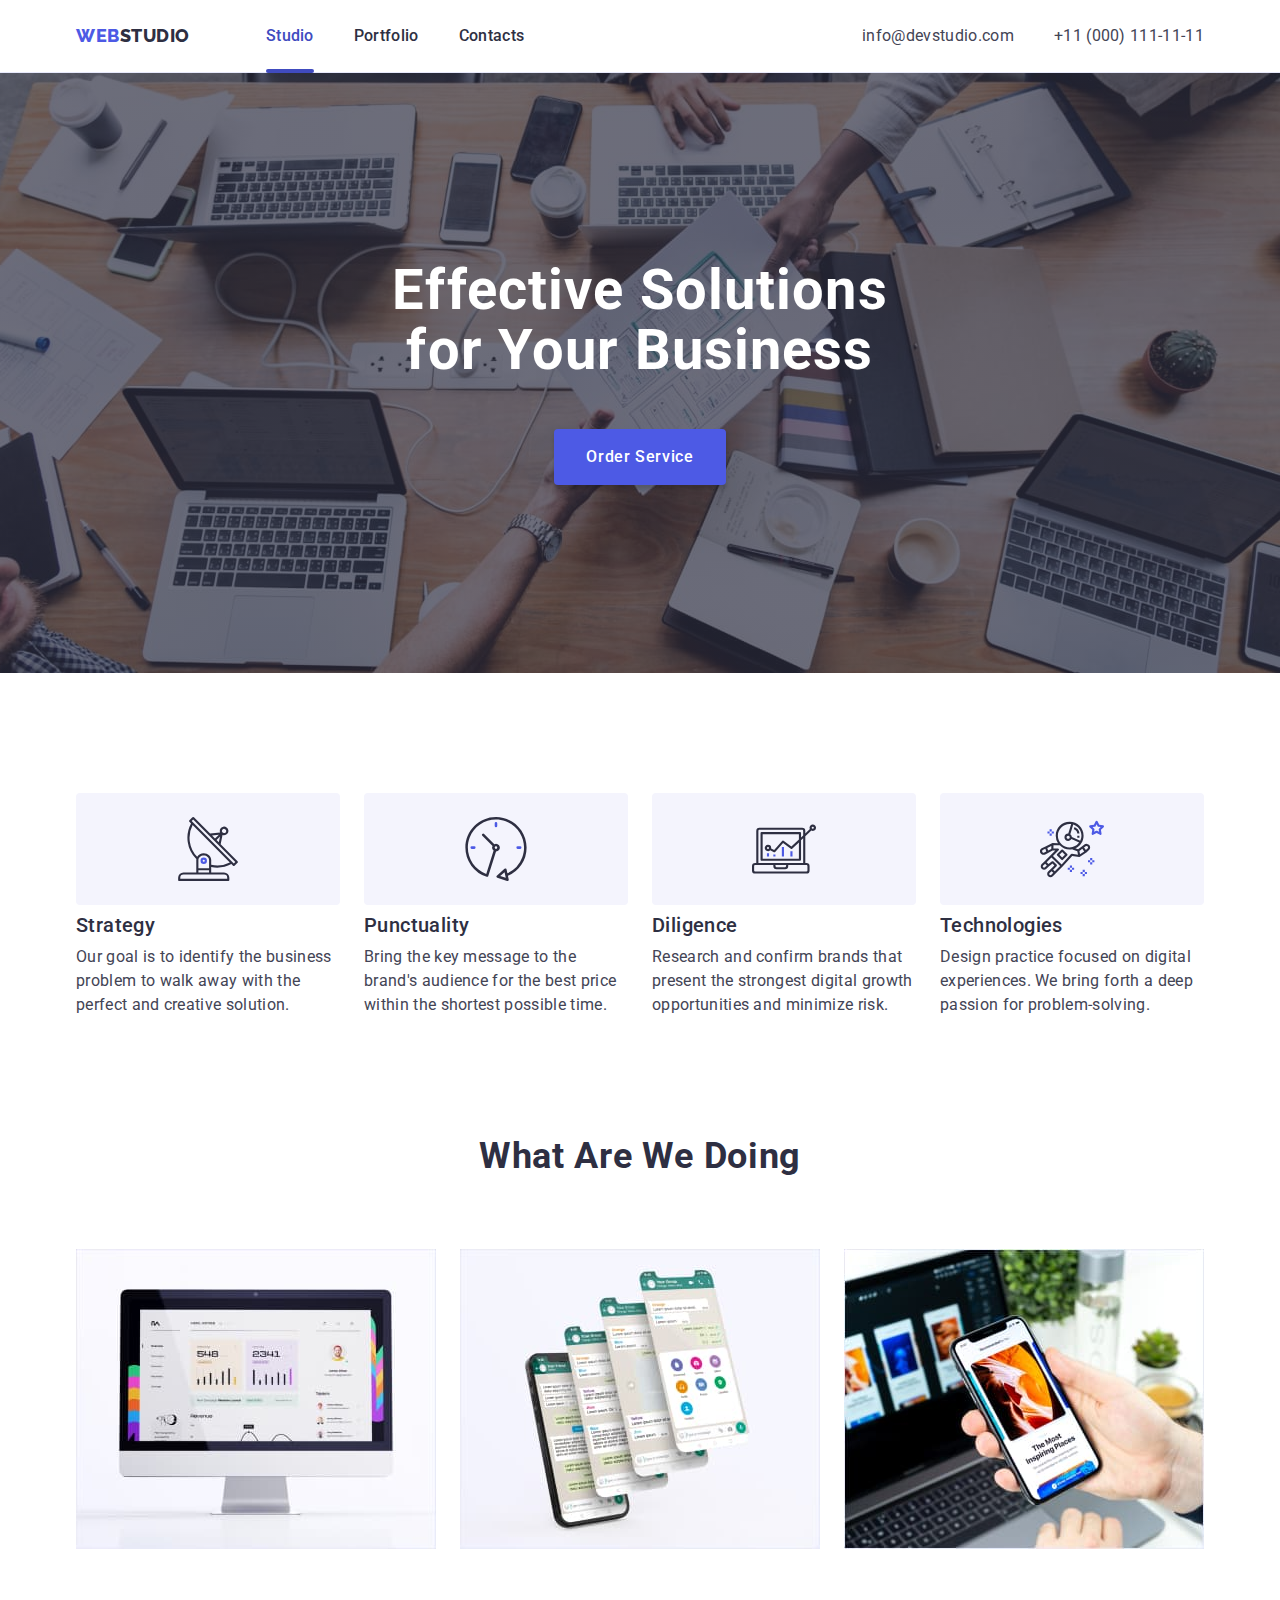
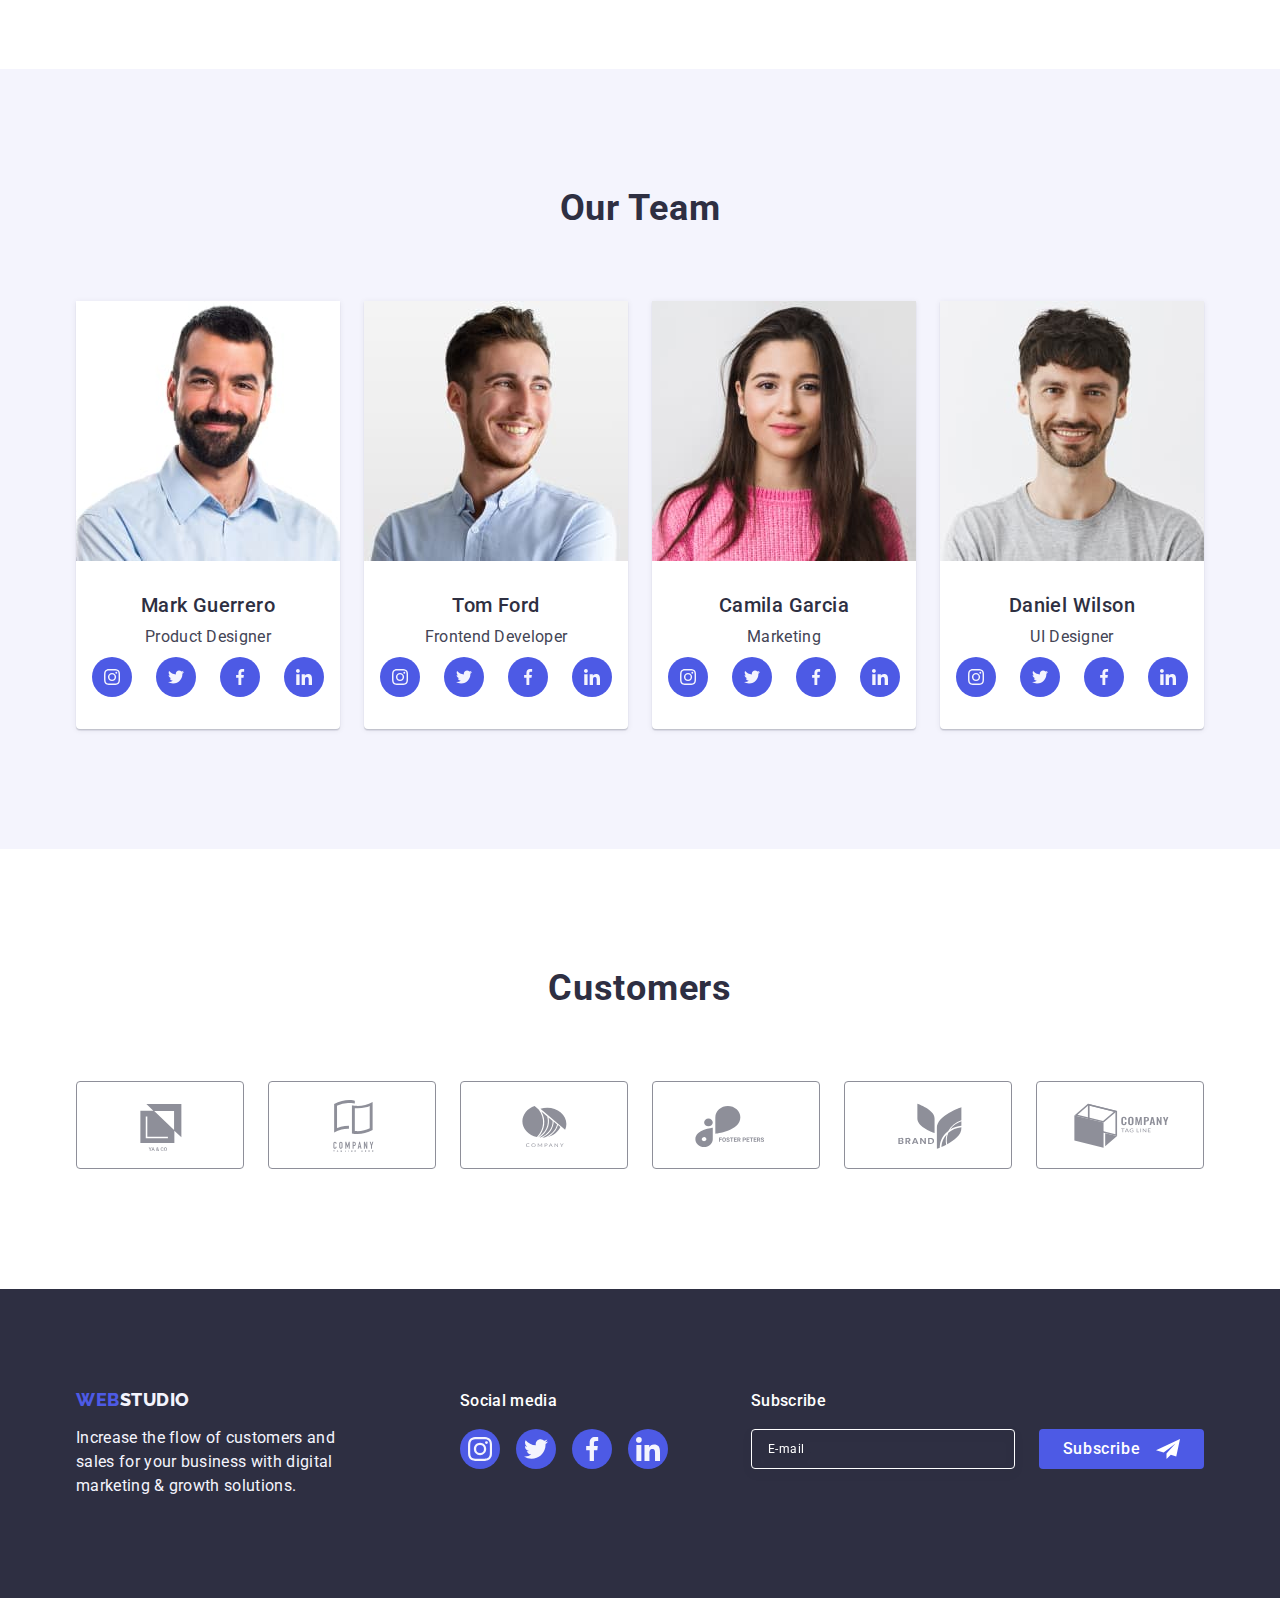
==== index.html @ b21e760e "Initial commit" ====
<!DOCTYPE html>
<html lang="en">
  <head>
    <meta charset="UTF-8" />
    <meta http-equiv="X-UA-Compatible" content="IE=edge" />
    <meta name="viewport" content="width=device-width, initial-scale=1.0" />
    <title>WebStudio</title>

    <link rel="preconnect" href="https://fonts.googleapis.com" />
    <link rel="preconnect" href="https://fonts.gstatic.com" crossorigin />
    <link
      href="https://fonts.googleapis.com/css2?family=Raleway:wght@800&family=Roboto:wght@400;500;700;900&display=swap"
      rel="stylesheet"
    />

    <link
      rel="stylesheet"
      href="https://cdnjs.cloudflare.com/ajax/libs/modern-normalize/1.1.0/modern-normalize.min.css"
    />

    <link rel="stylesheet" href="./css/styles.css" />
  </head>
  <body>
    <header class="header-border">
      <div class="container header-container">
        <nav class="site-nav">
          <a href="./index.html" class="logo link"
            >Web<span class="logo-span header">Studio</span>
          </a>

          <ul class="nav-menu list">
            <li class="nav-menu-item">
              <a href="./index.html" class="nav-link current-menu-link link">Studio</a>
            </li>
            <li class="nav-menu-item">
              <a href="./portfolio.html" class="nav-link link">Portfolio</a>
            </li>
            <li class="nav-menu-item">
              <a href="" class="nav-link link">Contacts</a>
            </li>
          </ul>
        </nav>

        <address class="contacts">
          <ul class="contacts-list list">
            <li class="item">
              <a href="mailto:info@devstudio.com" class="link"
                >info@devstudio.com</a
              >
            </li>

            <li class="item">
              <a href="tel:+110001111111" class="link"
                >+11 (000) 111-11-11</a
              >
            </li>
          </ul>
        </address>
      </div>
    </header>

    <main>
      <!-- Hero section -->
      <section class="hero">
        <div class="container hero-container">
          <h1 class="hero-title">Effective Solutions for Your Business</h1>
          <button class="hero-btn" type="button" data-modal-open>Order Service</button>
        </div>
      </section>

      <!-- Company benefits section -->
      <section class="section benefits">
        <div class="container benefits-container">
          <h2 class="visually-hidden">Company benefits</h2>

          <ul class="benefits-list list">
            <li class="item">
              <div class="benefits-icon-wrapper">
                <svg class="benefits-icon" width="64" height="64">
                  <use href="./images/icons.svg#icon-antena"></use>
                </svg>
              </div>
              <h3 class="title">Strategy</h3>
              <p class="text">
                Our goal is to identify the business problem to walk away with
                the perfect and creative solution.
              </p>
            </li>

            <li class="item">
              <div class="benefits-icon-wrapper">
                <svg class="benefits-icon" width="64" height="64">
                  <use href="./images/icons.svg#icon-clock"></use>
                </svg>
              </div>
              <h3 class="title">Punctuality</h3>
              <p class="text">
                Bring the key message to the brand's audience for the best price
                within the shortest possible time.
              </p>
            </li>

            <li class="item">
              <div class="benefits-icon-wrapper">
                <svg class="benefits-icon" width="64" height="64">
                  <use href="./images/icons.svg#icon-diagrama"></use>
                </svg>
              </div>
              <h3 class="title">Diligence</h3>
              <p class="text">
                Research and confirm brands that present the strongest digital
                growth opportunities and minimize risk.
              </p>
            </li>

            <li class="item">
              <div class="benefits-icon-wrapper">
                <svg class="benefits-icon" width="64" height="64">
                  <use href="./images/icons.svg#icon-astronaut"></use>
                </svg>
              </div>
              <h3 class="title">Technologies</h3>
              <p class="text">
                Design practice focused on digital experiences. We bring forth a
                deep passion for problem-solving.
              </p>
            </li>
          </ul>
        </div>
      </section>

      <!-- What are we doing section -->
      <section class="section services">
        <div class="container services-container">
          <h2 class="section-title">What are we doing</h2>
          <ul class="services-list list">
            <li class="item">
              <img
                src="./images/img-one.jpg"
                alt="iMac photo"
                width="360"
                height="300"
              />
            </li>

            <li class="item">
              <img
                src="./images/img-two.jpg"
                alt="4 iPhone displays"
                width="360"
                height="300"
              />
            </li>

            <li class="item">
              <img
                src="./images/img-three.jpg"
                alt="iPhone and laptop"
                width="360"
                height="300"
              />
            </li>
          </ul>
        </div>
      </section>

      <!-- Our team section -->
      <section class="section team">
        <div class="container team-list-container">
          <h2 class="section-title">Our Team</h2>

          <ul class="team-list list">
            <li class="item">
              <img
                src="./images/mark-guerrero.jpg"
                alt="Marc Guerrero photo"
                width="264"
                height="260"
              />
              <div class="team-list-wrapper">
                <h3 class="title">Mark Guerrero</h3>
                <p class="text">Product Designer</p>

                <ul class="social-list list">
                  <li class="social-list-item">
                    <a class="social-list-link" href="">
                      <svg class="social-list-icon" width="16" height="16">
                        <use href="./images/icons.svg#icon-instagram"></use>
                      </svg>
                    </a>
                  </li>
                  <li class="social-list-item">
                    <a class="social-list-link" href="">
                      <svg class="social-list-icon" width="16" height="16">
                        <use href="./images/icons.svg#icon-twitter"></use>
                      </svg>
                    </a>
                  </li>
                  <li class="social-list-item">
                    <a class="social-list-link" href="">
                      <svg class="social-list-icon" width="16" height="16">
                        <use href="./images/icons.svg#icon-facebook"></use>
                      </svg>
                    </a>
                  </li>
                  <li class="social-list-item">
                    <a class="social-list-link" href="">
                      <svg class="social-list-icon" width="16" height="16">
                        <use href="./images/icons.svg#icon-linkedin"></use>
                      </svg>
                    </a>
                  </li>
                </ul>
              </div>
            </li>

            <li class="item">
              <img
                src="./images/tom-ford.jpg"
                alt="Tom Ford photo"
                width="264"
                height="260"
              />
              <div class="team-list-wrapper">
                <h3 class="title">Tom Ford</h3>
                <p class="text">Frontend Developer</p>

                <ul class="social-list list">
                  <li class="social-list-item">
                    <a class="social-list-link" href="">
                      <svg class="social-list-icon" width="16" height="16">
                        <use href="./images/icons.svg#icon-instagram"></use>
                      </svg>
                    </a>
                  </li>
                  <li class="social-list-item">
                    <a class="social-list-link" href="">
                      <svg class="social-list-icon" width="16" height="16">
                        <use href="./images/icons.svg#icon-twitter"></use>
                      </svg>
                    </a>
                  </li>
                  <li class="social-list-item">
                    <a class="social-list-link" href="">
                      <svg class="social-list-icon" width="16" height="16">
                        <use href="./images/icons.svg#icon-facebook"></use>
                      </svg>
                    </a>
                  </li>
                  <li class="social-list-item">
                    <a class="social-list-link" href="">
                      <svg class="social-list-icon" width="16" height="16">
                        <use href="./images/icons.svg#icon-linkedin"></use>
                      </svg>
                    </a>
                  </li>
                </ul>
              </div>
            </li>

            <li class="item">
              <img
                src="./images/camila-garcia.jpg"
                alt="Camila Garcia photo"
                width="264"
                height="260"
              />
              <div class="team-list-wrapper">
                <h3 class="title">Camila Garcia</h3>
                <p class="text">Marketing</p>

                <ul class="social-list list">
                  <li class="social-list-item">
                    <a class="social-list-link" href="">
                      <svg class="social-list-icon" width="16" height="16">
                        <use href="./images/icons.svg#icon-instagram"></use>
                      </svg>
                    </a>
                  </li>
                  <li class="social-list-item">
                    <a class="social-list-link" href="">
                      <svg class="social-list-icon" width="16" height="16">
                        <use href="./images/icons.svg#icon-twitter"></use>
                      </svg>
                    </a>
                  </li>
                  <li class="social-list-item">
                    <a class="social-list-link" href="">
                      <svg class="social-list-icon" width="16" height="16">
                        <use href="./images/icons.svg#icon-facebook"></use>
                      </svg>
                    </a>
                  </li>
                  <li class="social-list-item">
                    <a class="social-list-link" href="">
                      <svg class="social-list-icon" width="16" height="16">
                        <use href="./images/icons.svg#icon-linkedin"></use>
                      </svg>
                    </a>
                  </li>
                </ul>
              </div>
            </li>

            <li class="item">
              <img
                src="./images/daniel-wilson.jpg"
                alt="Daniel Wilson photo"
                width="264"
                height="260"
              />
              <div class="team-list-wrapper">
                <h3 class="title">Daniel Wilson</h3>
                <p class="text">UI Designer</p>

                <ul class="social-list list">
                  <li class="social-list-item">
                    <a class="social-list-link" href="">
                      <svg class="social-list-icon" width="16" height="16">
                        <use href="./images/icons.svg#icon-instagram"></use>
                      </svg>
                    </a>
                  </li>
                  <li class="social-list-item">
                    <a class="social-list-link" href="">
                      <svg class="social-list-icon" width="16" height="16">
                        <use href="./images/icons.svg#icon-twitter"></use>
                      </svg>
                    </a>
                  </li>
                  <li class="social-list-item">
                    <a class="social-list-link" href="">
                      <svg class="social-list-icon" width="16" height="16">
                        <use href="./images/icons.svg#icon-facebook"></use>
                      </svg>
                    </a>
                  </li>
                  <li class="social-list-item">
                    <a class="social-list-link" href="">
                      <svg class="social-list-icon" width="16" height="16">
                        <use href="./images/icons.svg#icon-linkedin"></use>
                      </svg>
                    </a>
                  </li>
                </ul>
              </div>
            </li>
          </ul>
        </div>
      </section>

      <!-- Customers -->
      <section class="section customers">
        <div class="container">
          <h2 class="section-title">Customers</h2>

          <ul class="customers-list list">
            <li class="customers-list-item">
              <a class="customers-list-link" href="">
                <svg class="customers-icon" width="104" height="56">
                  <use href="./images/icons.svg#icon-logo-1"></use>
                </svg>
              </a>
            </li>

            <li class="customers-list-item">
              <a class="customers-list-link" href="">
                <svg class="customers-icon" width="104" height="56">
                  <use href="./images/icons.svg#icon-logo-2"></use>
                </svg>
              </a>
            </li>

            <li class="customers-list-item">
              <a class="customers-list-link" href="">
                <svg class="customers-icon" width="104" height="56">
                  <use href="./images/icons.svg#icon-logo-3"></use>
                </svg>
              </a>
            </li>

            <li class="customers-list-item">
              <a class="customers-list-link" href="">
                <svg class="customers-icon" width="104" height="56">
                  <use href="./images/icons.svg#icon-logo-4"></use>
                </svg>
              </a>
            </li>

            <li class="customers-list-item">
              <a class="customers-list-link" href="">
                <svg class="customers-icon" width="104" height="56">
                  <use href="./images/icons.svg#icon-logo-5"></use>
                </svg>
              </a>
            </li>

            <li class="customers-list-item">
              <a class="customers-list-link" href="">
                <svg class="customers-icon" width="104" height="56">
                  <use href="./images/icons.svg#icon-logo-6"></use>
                </svg>
              </a>
            </li>
          </ul>
        </div>
      </section>
    </main>

    <footer class="footer">
      <div class="container footer-container">
        <div class="footer-container-logo">
          <a href="./index.html" class="logo link"
            >Web<span class="logo-span-footer">Studio</span>
          </a>
          <p class="text">
            Increase the flow of customers and sales for your business with
            digital marketing & growth solutions.
          </p>
        </div>

        <div class="footer-container-social-media">
          <p class="footer-social-media-text">Social media</p>
          <ul class="footer-social-media-list list">
            <li class="footer-socail-media-item">
              <a class="footer-social-media-link" href="">
                <svg class="footer-social-media-icon" width="24" height="24">
                  <use href="./images/icons.svg#icon-instagram"></use>
                </svg>
              </a>
            </li>

            <li class="footer-socail-media-item">
              <a class="footer-social-media-link" href="">
                <svg class="footer-social-media-icon" width="24" height="24">
                  <use href="./images/icons.svg#icon-twitter"></use>
                </svg>
              </a>
            </li>

            <li class="footer-socail-media-item">
              <a class="footer-social-media-link" href="">
                <svg class="footer-social-media-icon" width="24" height="24">
                  <use href="./images/icons.svg#icon-facebook"></use>
                </svg>
              </a>
            </li>

            <li class="footer-socail-media-item">
              <a class="footer-social-media-link" href="">
                <svg class="footer-social-media-icon" width="24" height="24">
                  <use href="./images/icons.svg#icon-linkedin"></use>
                </svg>
              </a>
            </li>
          </ul>
        </div>

        <div class="footer-modal-window">
          <p class="footer-modal-window-title">Subscribe</p>
          <form class="footer-modal-wrapper">
            <label class="footer-modal-label">
              <input class="footer-modal-input" type="email" name="user-email" placeholder="E-mail">
            </label>
            <button class="footer-modal-send-btn" type="submit">Subscribe
              <svg class="footer-modal-icon" width="24" height="24">
                <use href="./images/icons.svg#icon-telegram"></use>
              </svg>
            </button>
          </form>
        </div>
      </div>
    </footer>

    <!-- Modal Window -->
    <div class="backdrop is-hidden" data-modal>
      <div class="modal-window">

        <button type="button" class="close-modal-button" data-modal-close>
          <svg class="close-modal-icon" width="8" height="8">
            <use href="./images/icons.svg#icon-close-button"></use>
          </svg>
        </button>

        <p class="contact-form-title">Leave your contacts and we will call you back</p>

        <form class="contact-form">
          <div class="contact-form-field-wrapper">
            <label class="contact-form-field" for="user-name">Name</label>
              <div class="contact-form-icon-position">
                <input class="contact-form-input" type="text" id="user-name"  name="user-name" required>
                <svg class="contact-form-icon" width="18" height="24">
                  <use href="./images/icons.svg#icon-person"></use>
                </svg>
              </div>
          </div>
          
          <div class="contact-form-field-wrapper">
            <label class="contact-form-field" for="user-phone">Phone</label>
              <div class="contact-form-icon-position">
                <input class="contact-form-input" type="tel" id="user-phone" name="user-phone" required>
                <svg class="contact-form-icon" width="18" height="24">
                  <use href="./images/icons.svg#icon-phone"></use>
                </svg>
              </div>
          </div>
              
            
          <div class="contact-form-field-wrapper">
            <label class="contact-form-field" for="user-email">Email</label>
              <div class="contact-form-icon-position"> 
                <input class="contact-form-input" type="email" id="user-email" name="user-email" required>
                <svg class="contact-form-icon" width="18" height="24">
                  <use href="./images/icons.svg#icon-email"></use>
                </svg>
              </div>
          </div>

          <div class="contact-form-field-comment-wrapper">
            <label class="contact-form-field" for="user-comment">Comment</label>
            <textarea class="contact-form-comment" id="user-comment" name="user-comment" placeholder="Text input"></textarea>
          </div>

          <div class="contact-form-checkbox-wrapper">
            <input class="contact-form-checkbox-input visually-hidden" type="checkbox" id="user-privacy" name="user-privacy" value="true" required>    
            <label class="contact-form-checkbox-label" for="user-privacy">
              <span class="contact-form-checkbox-field">
                <svg class="contact-form-custom-icon" width="10" height="8">
                  <use class="contact-form-mark-icon" href="./images/icons.svg#icon-check"></use>
                </svg>
              </span>
              I accept the terms and conditions of the <a class="contact-form-checkbox-policy-link" href="#">Privacy Policy</a>
            </label>
          </div>

          <button class="contact-form-submit" type="submit">Send</button>

        </form>
        
      </div>
    </div>

    <script src="./js/modal.js"></script>
  </body>
</html>
---- css/styles.css ----
:root {
    --navy-blue: #2E2F42;
    --navy-blue-modal: rgba(46, 47, 66, 0.4);
    --dairy: rgba(252, 252, 252, 1);
    --slate: #434455;
    --light-slate: #8E8F99;
    --iris: #4D5AE5;
    --ocean: #404BBF;
    --white: #ffffff;
    --cloud: #F4F4FD;
    --cornflower: #E7E9FC;
    --green: #31D0AA;
}

body {
    font-family: 'Roboto', sans-serif;
    letter-spacing: 0.02em;

    color: var(--slate);
    background-color: var(--white);
}

h1,
h2,
h3,
h4,
p {
    margin-top: 0;
    margin-bottom: 0;
}

ul,
ol {
    margin-top: 0;
    margin-bottom: 0;
    padding-left: 0;
}

img {
    display: block;
    max-width: 100%;
    height: auto;
}

.list {
    list-style: none;
}

.link {
    text-decoration: none;
}

.section-title {
    font-weight: 700;
    font-size: 36px;
    line-height: 1.11;
    text-align: center;
    text-transform: capitalize;
    letter-spacing: 0.02em;

    color: var(--navy-blue);
}

.container {
    width: 1158px;
    margin-right: auto;
    margin-left: auto;
    padding-right: 15px;
    padding-left: 15px;
}

.visually-hidden {
    position: absolute;
    width: 1px;
    height: 1px;
    margin: -1px;
    border: 0;
    padding: 0;
    white-space: nowrap;
    clip-path: inset(100%);
    clip: rect(0 0 0 0);
    overflow: hidden;
}

/* -----Navigation----- */

        /* Logo */
.logo {
    font-family: 'Raleway', sans-serif;
    font-weight: 800;
    font-size: 18px;
    line-height: 1.17;
    letter-spacing: 0.03em;
    text-transform: uppercase;

    color: var(--iris);
}

.logo-span.header {
    color: var(--navy-blue)
}

.logo-span.footer {
    color: var(--cloud);
}

        /* Navigation Menu */
.nav-link {
    position: relative;
    transition: color 250ms cubic-bezier(0.4, 0, 0.2, 1);

    font-weight: 500;
    font-size: 16px;
    line-height: 1.5;
    text-decoration: none;

    display: block;
    padding-top: 24px;
    padding-bottom: 24px;

    color: var(--navy-blue);
}

.current-menu-link {
    color: var(--ocean);
}
.current-menu-link::after {
    content: '';
    position: absolute;
    left: 0;
    bottom: -1px;

    display: block;
    width: 100%;
    height: 4px;

    background-color: var(--ocean);
    border-radius: 2px;
}


.contacts {
    font-style: normal;
}

.contacts-list .link {
    transition: color 250ms cubic-bezier(0.4, 0, 0.2, 1);

    font-weight: 400;
    font-size: 16px;
    line-height: 1.5; 
    text-decoration: none;

    color: var(--slate);
}

.nav-menu .link:hover,
.nav-menu .link:focus {
    color: var(--ocean);
}

.contacts-list .link:hover,
.contacts-list .link:focus {
    color: var(--ocean);
}

.header-container {
    display: flex;
    align-items: center;
    justify-content: space-between;
}

.site-nav {
    display: flex;
    align-items: center;
}

.site-nav .logo {
    display: block;
    margin-right: 76px;
    padding-top: 24px;
    padding-bottom: 24px;
}

.nav-menu {
    display: flex;
    align-items: center;
    gap: 40px;
}

.contacts-list {
    display: flex;
    gap: 40px;
}

.header-border {
    border-bottom: 1px solid var(--cornflower);
    box-shadow: 0px 2px 1px rgba(46, 47, 66, 0.08), 0px 1px 1px rgba(46, 47, 66, 0.16), 0px 1px 6px rgba(46, 47, 66, 0.08);
}


/* -----Hero section----- */

.hero {
    max-width: 1440px;
    height: 600px;
    background-image: 
        linear-gradient(rgba(46, 47, 66, 0.7), rgba(46, 47, 66, 0.7)),
        url(../images/hero-img.jpg);
    background-repeat: no-repeat;
    background-position: center;
    background-size: cover;
    margin-left: auto;
    margin-right: auto;
    background-color: var(--navy-blue);

    padding-top: 188px;
    padding-bottom: 188px;
}

.hero-container {
    text-align: center;
}

.hero .hero-title {
    font-weight: 700;
    font-size: 56px;
    line-height: 1.07;
    letter-spacing: 0.02em;

    color: var(--white);

    max-width: 496px;
    margin-right: auto;
    margin-left: auto;
    margin-bottom: 48px;
}

.hero-btn {
    transition: background-color 250ms cubic-bezier(0.4, 0, 0.2, 1);

    font-family: inherit;
    font-weight: 500;
    font-size: 16px;
    line-height: 1.5;
    letter-spacing: 0.04em;

    color: var(--white);
    background-color: var(--iris);
    cursor: pointer;
    box-shadow: 0px 4px 4px rgba(0, 0, 0, 0.15);

    display: block;
    min-width: 169px;
    padding: 16px 32px;
    border: none;
    border-radius: 4px;
    margin-right: auto;
    margin-left: auto;
}

.hero-btn:hover,
.hero-btn:focus {
    background-color: var(--ocean);
}

/* -----Company benefits section----- */

.benefits {
    padding-top: 120px;
    padding-bottom: 120px;
}

.benefits-list {
    display: flex;
    justify-content: center;
    align-items: center;
    gap: 24px;
}

.benefits-list .title {
    font-weight: 500;
    font-size: 20px;
    line-height: 1.2;
    letter-spacing: 0.02em;

    color: var(--navy-blue);

    margin-bottom: 8px;
}

.benefits-list .text {
    font-weight: 400;
    font-size: 16px;
    line-height: 1.5;
}

.benefits-list .item {
    max-width: 264px;
}

.benefits-icon-wrapper {
    display: flex;
    justify-content: center;
    align-items: center;
    height: 112px;
    border-radius: 4px;
    margin-bottom: 8px;
    background-color: var(--cloud);  
}

/* -----What are we doing section----- */

.services {
    padding-bottom: 120px;
}

.services-container .section-title {
    margin-bottom: 72px;
}

.services-list {
    display: flex;
    gap: 24px;
}
/* -----Our team section----- */

.section.team {
    background-color: var(--cloud);

    padding-top: 120px;
    padding-bottom: 120px;
}

.team-list-container .section-title {
    margin-bottom: 72px;
}
.team-list {
    display: flex;
    gap: 24px;
    flex-wrap: wrap;
}

.team-list .item {
    background-color: var(--white);
    flex-basis: calc((100% - 72px) / 4);

    box-shadow: 0px 1px 6px rgba(46, 47, 66, 0.08), 0px 1px 1px rgba(46, 47, 66, 0.16), 0px 2px 1px rgba(46, 47, 66, 0.08);
    border-radius: 0px 0px 4px 4px;
}

.team-list .title {
    font-weight: 500;
    font-size: 20px;
    line-height: 1.2;
    letter-spacing: 0.02em;

    color: var(--navy-blue);

    margin-bottom: 8px;
}

.team-list .text {
    font-weight: 400;
    font-size: 16px;
    line-height: 1.5;

    margin-bottom: 8px;
}

.team-list-wrapper {
    text-align: center;
    padding: 32px 0px;
}

/* ---Social-icons */

.social-list {
    display: flex;
    justify-content: center;
    gap: 24px;
}

.social-list-item {
    width: 40px;
    height: 40px;
}

.social-list-link {
    transition: background-color 250ms cubic-bezier(0.4, 0, 0.2, 1);

    display: flex;
    justify-content: center;
    align-items: center;
    width: 100%;
    height: 100%;
    background-color: var(--iris);
    border-radius: 50%;
}

.social-list-icon {
    fill: var(--cloud);
}

.social-list-link:hover,
.social-list-link:focus {
    background-color: var(--ocean);
}

/* -----Customers----- */

.customers {
    padding-top: 120px;
    padding-bottom: 120px;

}

.customers .section-title {
    line-height: 1.1;
    margin-bottom: 72px;
}

.customers-list {
    display: flex;
    justify-content: center;
    gap: 24px;
}

.customers-list-item {
    flex-basis: calc((100% - 120px) / 6);
}

.customers-list-link {
    transition: border-color 250ms cubic-bezier(0.4, 0, 0.2, 1),
                color 250ms cubic-bezier(0.4, 0, 0.2, 1);

    display: flex;
    justify-content: center;
    align-items: center;
    height: 88px;
    border: 1px solid var(--light-slate);
    border-radius: 4px;
    color: var(--light-slate);
}

.customers-icon {
    fill: currentColor;
}

.customers-list-link:hover,
.customers-list-link:focus {
    border-color: var(--ocean);
    color: var(--ocean);
}

/* -----Footer----- */

/* footer left side */

.footer {
    background-color: var(--navy-blue);

    padding-top: 100px;
    padding-bottom: 100px;
}

.footer-container {
    display: flex;
    align-items: baseline;
}

.footer-container-logo {
    margin-right: 120px;
}

.footer-container .logo {
    display: inline-block;
    margin-bottom: 16px;
}

.logo-span-footer {
    color: var(--cloud);
}

.footer .text {
    font-weight: 400;
    font-size: 16px;
    line-height: 1.5;
    width: 264px;

    color: var(--cloud);
}

/* footer socail media */

.footer-social-media-text {
    font-weight: 500;
    font-size: 16px;
    line-height: 1.5;
    letter-spacing: 0.02em;
    color: var(--white);

    margin-bottom: 16px;
}

.footer-social-media-list {
    display: flex;
    justify-content: center;
    gap: 16px;
}

.footer-socail-media-item {
    flex-basis: calc((100% - 48px) / 4);
}

.footer-social-media-link {
    transition: background-color 250ms cubic-bezier(0.4, 0, 0.2, 1);

    display: flex;
    justify-content: center;
    align-items: center;
    width: 40px;
    height: 40px;
    background-color: var(--iris);
    border-radius: 50%;
}

.footer-social-media-icon {
    fill: var(--cloud);
}

.footer-social-media-link:hover,
.footer-social-media-link:focus {
    background-color: var(--green);
}



/* ---Footer Modal Window--- */

.footer-modal-window {
    margin-left: auto;
}

.footer-modal-wrapper {
    display: flex;
}

.footer-modal-label {
    margin-right: 24px;
}

.footer-modal-window-title {
    margin-bottom: 16px;
    font-weight: 500;
    font-size: 16px;
    line-height: 1.50;
    letter-spacing: 0.02em;
    color: var(--white);
}

.footer-modal-input {
    width: 264px;
    height: 40px;
    padding: 8px 16px;
    
    border: 1px solid #FFFFFF;
    filter: drop-shadow(0px 4px 4px rgba(0, 0, 0, 0.15));
    border-radius: 4px;
    background-color: transparent;

    font-weight: 400;
    font-size: 12px;
    line-height: 1.5;
    letter-spacing: 0.04em;
    color: var(--white);
}

.footer-modal-send-btn {
    transition: background-color 250ms cubic-bezier(0.4, 0, 0.2, 1);

    display: flex;
    justify-content: center;
    align-items: center;

    min-width: 165px;
    height: 40px;
    cursor: pointer;

    background: var(--iris);
    border: none;
    border-radius: 4px;

    font-weight: 500;
    font-size: 16px;
    line-height: 1.50;
    letter-spacing: 0.04em;
    color: var(--white);
}

.footer-modal-icon {
    fill: var(--white);
    margin-left: 16px;
}

.footer-modal-send-btn:hover,
.footer-modal-send-btn:focus {
    background-color: var(--ocean);
}

.footer-modal-input::placeholder {
    color: var(--white);
}





/* ========PORTFOLIO.HTML======== */

/* -----Filter buttons----- */

.filter-list-btn {
    transition: color 250ms cubic-bezier(0.4, 0, 0.2, 1),
                background-color 250ms cubic-bezier(0.4, 0, 0.2, 1),
                box-shadow 250ms cubic-bezier(0.4, 0, 0.2, 1),
                border-color 250ms cubic-bezier(0.4, 0, 0.2, 1);

    font-family: inherit;
    font-weight: 500;
    font-size: 16px;
    line-height: 1.5;
    letter-spacing: 0.04em;

    color: var(--iris);
    background-color: var(--cloud);
    cursor: pointer;

    padding: 12px 24px;
    border: 1px solid var(--cornflower);
    border-radius: 4px;
}

.filter-list-btn:hover,
.filter-list-btn:focus {
    color: var(--white);
    background-color: var(--ocean);
    box-shadow: 0px 3px 1px rgba(0, 0, 0, 0.1), 0px 2px 1px rgba(0, 0, 0, 0.08), 0px 2px 2px rgba(0, 0, 0, 0.12);

    border: 1px solid transparent;
}

.filter-list {
    display: flex;
    justify-content: center;
    gap: 24px;
    margin-bottom: 72px;
}



/* -----Project list----- */

.our-projects {
    padding-top: 96px;
    padding-bottom: 120px;
}

.project-item .title {
    font-weight: 500;
    font-size: 20px;
    line-height: 1.2;
    letter-spacing: 0.02em;

    margin-bottom: 8px;
    
    color: var(--navy-blue);
}

.project-item .text {
    font-weight: 400;
    font-size: 16px;
    line-height: 1.5;

    color: var(--slate);
}

.project-list {
    display: flex;
    flex-wrap: wrap;
    column-gap: 24px;
    row-gap: 48px;
}

.project-item {
    width: calc((100% - 48px) / 3);
}

.project-list-card-wrapper {
    padding: 32px 16px;

    border: 1px solid var(--cornflower);
    border-top: none;
}

.project-list-link {
    transition: box-shadow 250ms cubic-bezier(0.4, 0, 0.2, 1);
    display: block;
}

.project-list-link:hover,
.project-list-link:focus {
   box-shadow:  0px 1px 6px rgba(46, 47, 66, 0.08),
                0px 1px 1px rgba(46, 47, 66, 0.16),
                0px 2px 1px rgba(46, 47, 66, 0.08);
}

/* ----Overlay---- */

.overlay-wrapper {
    position: relative;
    overflow: hidden;
}

.overlay {
    position: absolute;
    top: 0;
    left: 0;
    width: 100%;
    height: 100%;
    overflow: auto;
    transform: translateY(100%);
    transition: transform 250ms cubic-bezier(0.4, 0, 0.2, 1);

    padding: 40px 32px;

    background-color: var(--iris);

    font-weight: 400;
    font-size: 16px;
    line-height: 1.50;
    letter-spacing: 0.02em;
    color: var(--cloud);
}

.project-list-link:hover .overlay,
.project-list-link:focus .overlay {
    transform: translateY(0%);
}





/* ======MODAL WINDOW======= */

/* ---Modal window--- */

.backdrop {
    position: fixed;
    top: 0;
    left: 0;
    width: 100%;
    height: 100%;

    transition: opacity 250ms cubic-bezier(0.4, 0, 0.2, 1),
                visibility 250ms cubic-bezier(0.4, 0, 0.2, 1);

    background-color: var(--navy-blue-modal);
}

.modal-window {
    position: absolute;
    top: 50%;
    left: 50%;
    transform: translate(-50%, -50%);
    transition: transform 250ms cubic-bezier(0.4, 0, 0.2, 1);

    padding: 72px 24px 24px 24px;
    width: 408px;
    min-height: 576px;

    background-color: var(--dairy);
    box-shadow: 0px 1px 1px rgba(0, 0, 0, 0.14), 
                0px 1px 3px rgba(0, 0, 0, 0.12), 
                0px 2px 1px rgba(0, 0, 0, 0.2);
    border-radius: 4px;
}

.is-hidden {
    opacity: 0;
    visibility: hidden;
    pointer-events: none;
}




/* ---Close modal button--- */

.close-modal-button {
    position: absolute;
    top: 24px;
    right: 24px;

    display: flex;
    justify-content: center;
    align-items: center;
    padding: 0;
    width: 24px;
    height: 24px;

    border-radius: 50%;
    border: 1px solid rgba(0, 0, 0, 0.1);
    background-color: var(--cornflower);
    cursor: pointer; 

    transition: background-color 250ms cubic-bezier(0.4, 0, 0.2, 1),
                border 250ms cubic-bezier(0.4, 0, 0.2, 1);
                
}

.close-modal-icon {
    transition: fill 250ms cubic-bezier(0.4, 0, 0.2, 1);
}

.close-modal-button:hover,
.close-modal-button:focus {
    background-color: var(--ocean);
    fill: var(--white);
    border: none;
}





/* ---Contact form--- */

.contact-form-title {
    margin-bottom: 16px;

    font-weight: 500;
    font-size: 16px;
    line-height: 1.50;
    text-align: center;
    letter-spacing: 0.02em;
    color: var(--navy-blue);
}

.contact-form-field {
    display: block;
    margin-bottom: 4px;

    font-size: 12px;
    font-weight: 400;
    line-height: 1.17;
    letter-spacing: 0.04em;
    color: var(--light-slate);
}

.contact-form-field-wrapper {
    display: block;
    margin-bottom: 8px;
}

.contact-form-field-comment-wrapper {
    display: block;
    margin-bottom: 16px;
}

.contact-form-input {
    transition: border-color 250ms cubic-bezier(0.4, 0, 0.2, 1);

    width: 100%;
    height: 40px;
    padding-left: 38px;

    border: 1px solid rgba(46, 47, 66, 0.2);
    border-radius: 4px;
    background-color: transparent;
    outline: transparent;

    font-weight: 500;
    font-size: 16px;
    line-height: 1.50;
    letter-spacing: 0.02em;
    color: var(--navy-blue);
}

.contact-form-input:focus,
.contact-form-comment:focus {
    border-color: var(--iris);
}

.contact-form-input:focus + .contact-form-icon {
    fill: var(--iris);
}   

.contact-form-comment {
    transition: border-color 250ms cubic-bezier(0.4, 0, 0.2, 1);

    display: block;
    width: 100%;
    height: 120px;
    padding: 8px 16px;

    border: 1px solid rgba(46, 47, 66, 0.2);
    border-radius: 4px;
    background-color: transparent;
    outline: transparent;
    resize: none;

    font-weight: 400;
    font-size: 12px;
    line-height: 1.17;
    letter-spacing: 0.04em;
    color: rgba(46, 47, 66, 0.4);
}

.contact-form-comment::placeholder {
    font-weight: 400;
    font-size: 12px;
    line-height: 1.17;
    letter-spacing: 0.04em;
    color: var(--navy-blue-modal);
}

.contact-form-submit {
    transition: background-color 250ms cubic-bezier(0.4, 0, 0.2, 1);

    display: block;
    min-width: 169px;
    margin-left: auto;
    margin-right: auto;
    padding: 16px 32px;
    
    background-color: var(--iris);
    border: none;
    border-radius: 4px;
    box-shadow: 0px 4px 4px rgba(0, 0, 0, 0.15);
    cursor: pointer;
    
    font-weight: 500;
    font-size: 16px;
    line-height: 1.50;
    letter-spacing: 0.04em;
    color: var(--white);
}

.contact-from-submit:hover,
.contact-from-submit:focus {
    background-color: var(--ocean);
}

.contact-form-icon-position {
    position: relative;
}

.contact-form-icon {
    position: absolute;
    top: 50%;
    left: 16px;
    transform: translateY(-50%);
    transition: fill 250ms cubic-bezier(0.4, 0, 0.2, 1);

    fill: var(--navy-blue);
}



.contact-form-checkbox-wrapper {
    margin-bottom: 24px;
}

.contact-form-checkbox-label {
    font-weight: 400;
    font-size: 12px;
    line-height: 1.17;
    letter-spacing: 0.04em;
    color: var(--light-slate);
}

.contact-form-checkbox-field {
    display: inline-flex;
    justify-content: center;
    align-items: center;

    margin-right: 8px;
    width: 16px;
    height: 16px;

    border: 1px solid var(--navy-blue-modal);
    border-radius: 2px;
    fill: transparent;
}

.contact-form-checkbox-policy-link {
    font-weight: 400;
    font-size: 12px;
    line-height: 1.33;
    letter-spacing: 0.04em;
    text-decoration-line: underline;
    color: var(--iris);
}

.contact-form-checkbox-input:checked + .contact-form-checkbox-label .contact-form-checkbox-field {
    background-color: var(--ocean);
    border: none;
    fill: var(--white);
    border-color: var(--ocean);
}
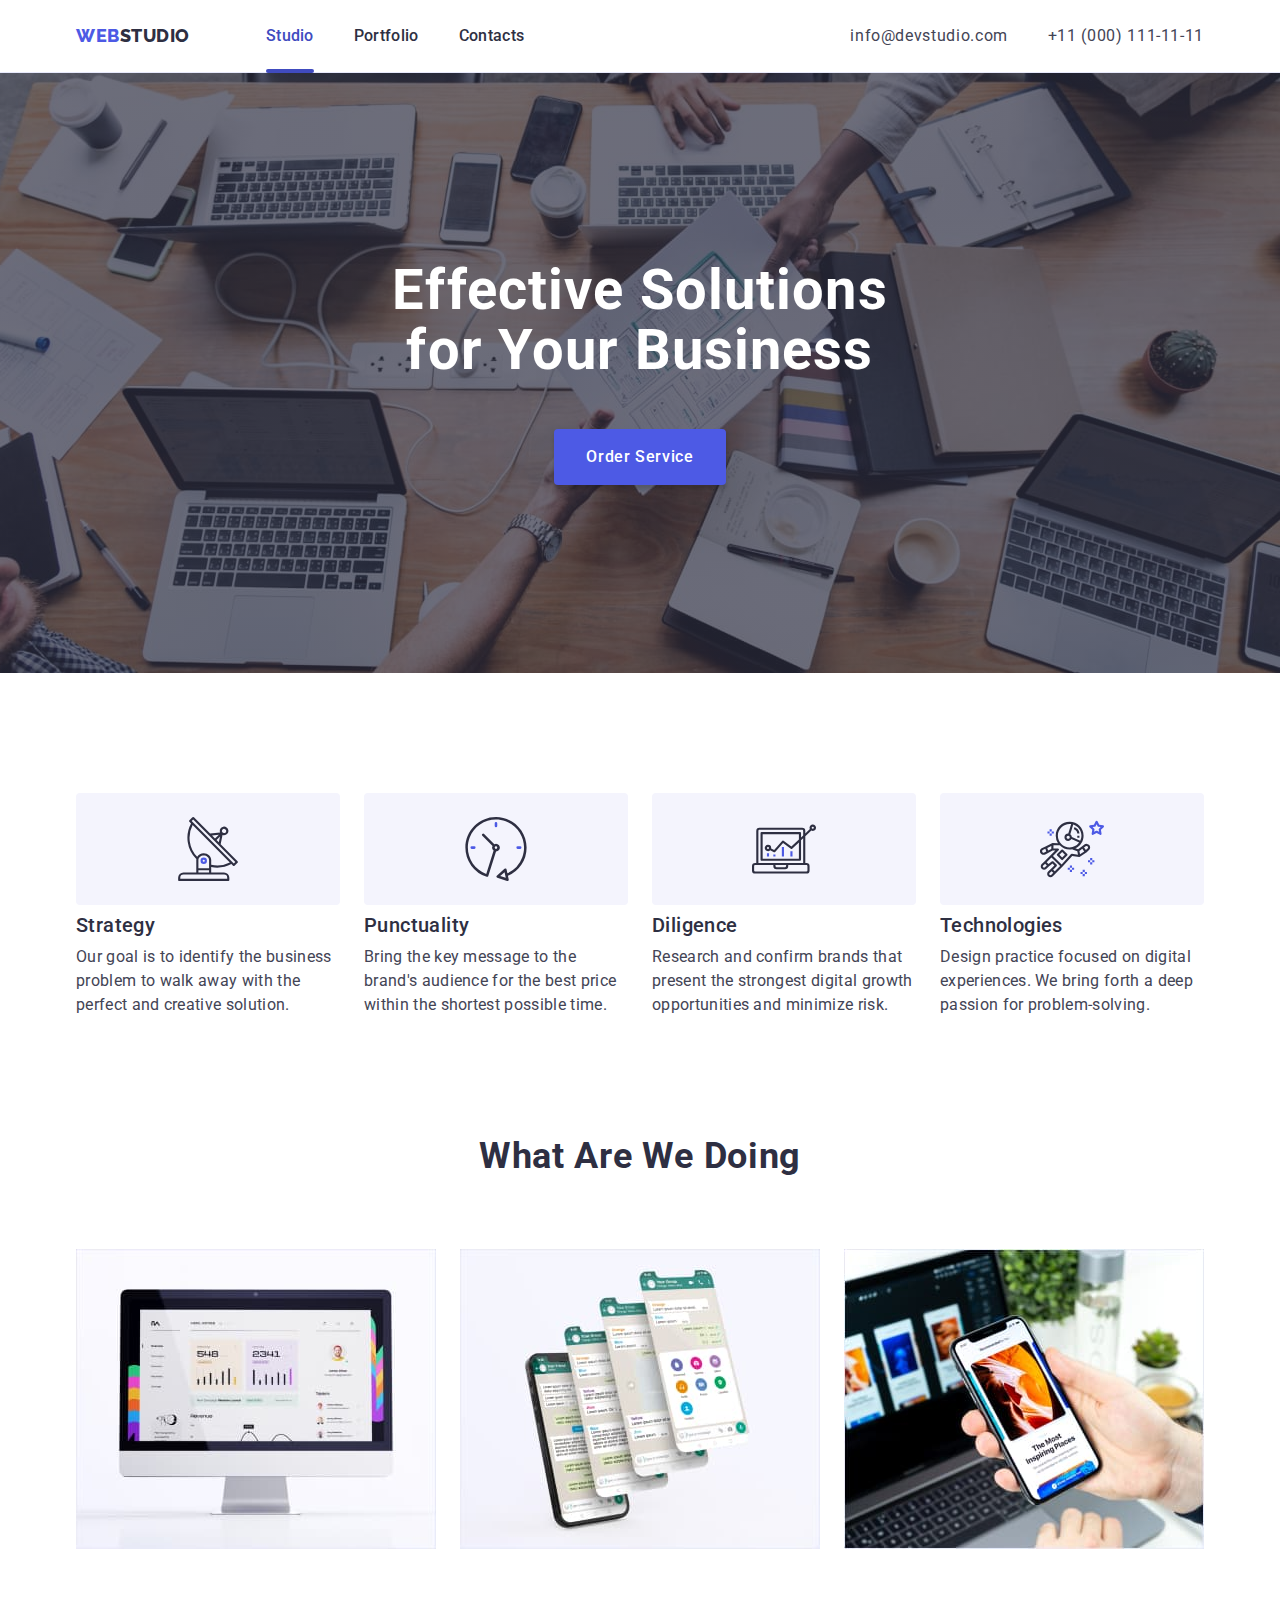
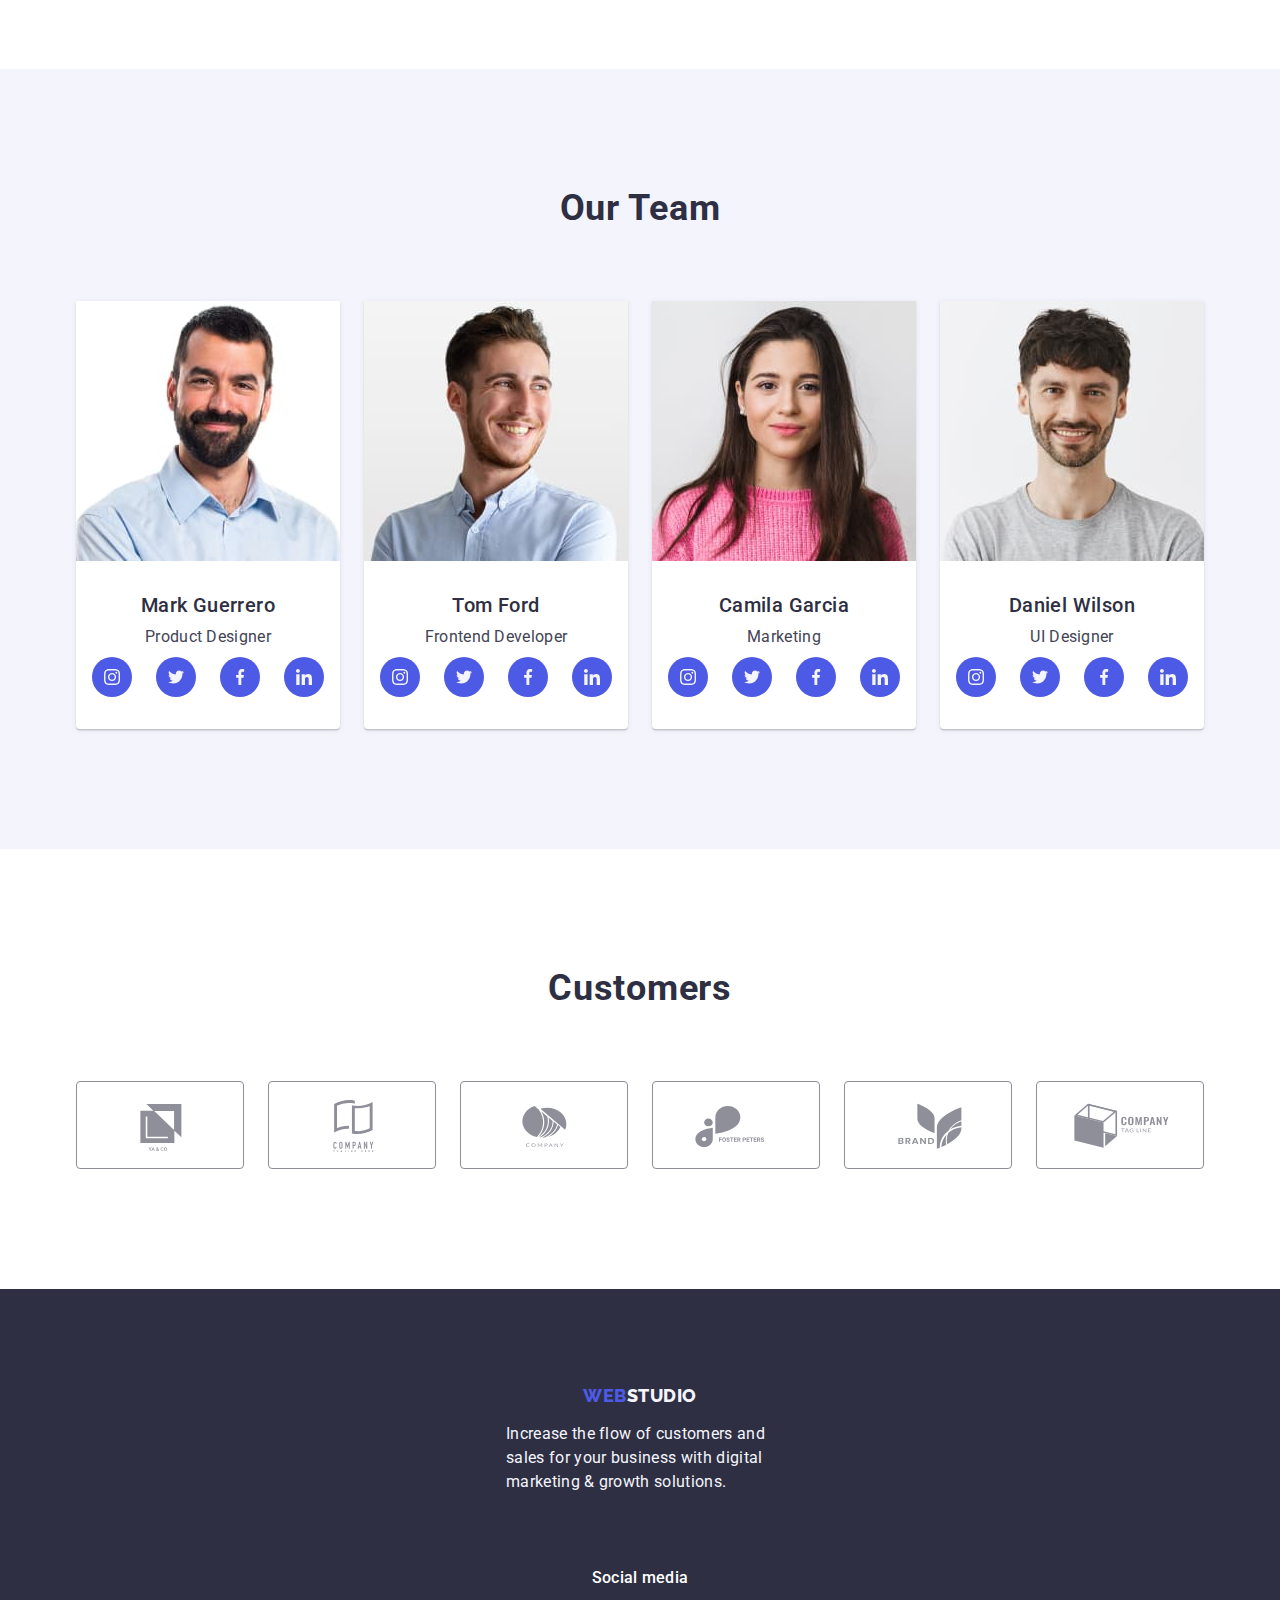
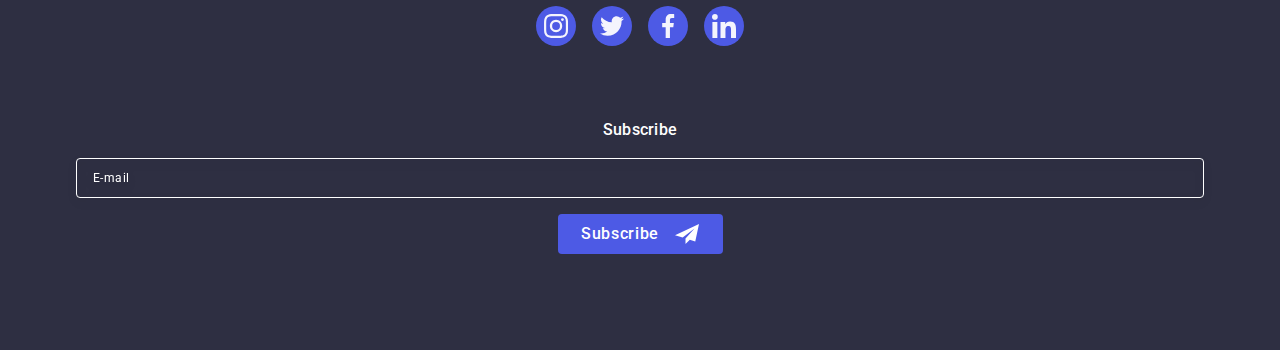
==== commit 16679172: "adaptive" ====
--- a/index.html
+++ b/index.html
@@ -22,7 +22,7 @@
   </head>
   <body>
     <header class="header-border">
-      <div class="container header-container">
+      <div class="header-container container">
         <nav class="site-nav">
           <a href="./index.html" class="logo link"
             >Web<span class="logo-span header">Studio</span>
@@ -56,11 +56,80 @@
             </li>
           </ul>
         </address>
+
+        <button class="mobile-menu-button js-open-menu" type="button">
+          <svg class="mobile-menu-icon" width="32" height="32">
+            <use href="./images/icons.svg#icon-menu-hamburger"></use>
+          </svg>
+        </button>
+      </div>
+
+      <div class="mobile-menu js-menu-container">
+        <div class="mobile-menu-container container"> 
+          <nav class="mobile-menu-nav">
+            <ul class="mobile-menu-nav-list list">
+              <li class="mobile-menu-nav-item"><a class="mobile-menu-nav-link current link" href="./index.html">Studio</a></li>
+              <li class="mobile-menu-nav-item"><a class="mobile-menu-nav-link link" href="./portfolio.html">Portfolio</a></li>
+              <li class="mobile-menu-nav-item"><a class="mobile-menu-nav-link link" href="#">Contacts</a></li>
+            </ul>
+          </nav>
+
+          <address class="mobile-menu-contacts">
+            <ul class="mobile-menu-contacts-list list">
+              <li class="mobile-menu-contacts-item"><a class="mobile-menu-contacts-link-tel current link" href="tel:+110001111111">+11 (000) 111-11-11</a></li>
+              <li class="mobile-menu-contacts-item"><a class="mobile-menu-contacts-link-mail link" href="mailto:info@devstudio.com">info@devstudio.com</a></li>
+            </ul>
+          </address>
+
+          <div class="mobile-menu-socials">
+
+            <ul class="mobile-menu-socials-list list">
+              <li class="mobile-menu-socials-item">
+                <a class="mobile-menu-socials-link link" href="#">
+                  <svg class="mobile-menu-socials-icon" width="24" height="24">
+                    <use href="./images/icons.svg#icon-instagram"></use>
+                  </svg>
+                </a>
+              </li>
+
+              <li class="mobile-menu-socials-item">
+                <a class="mobile-menu-socials-link link" href="#">
+                  <svg class="mobile-menu-socials-icon" width="24" height="24">
+                    <use href="./images/icons.svg#icon-twitter"></use>
+                  </svg>
+                </a>
+              </li>
+
+              <li class="mobile-menu-socials-item">
+                <a class="mobile-menu-socials-link link" href="#">
+                  <svg class="mobile-menu-socials-icon" width="24" height="24">
+                    <use href="./images/icons.svg#icon-facebook"></use>
+                  </svg>
+                </a>
+              </li>
+
+              <li class="mobile-menu-socials-item">
+                <a class="mobile-menu-socials-link link" href="#">
+                  <svg class="mobile-menu-socials-icon" width="24" height="24">
+                    <use href="./images/icons.svg#icon-linkedin"></use>
+                  </svg>
+                </a>
+              </li>
+
+            </ul>
+          </div>
+
+          <button class="mobile-menu-close-btn js-close-menu" type="button">
+            <svg width="8" height="8">
+              <use href="./images/icons.svg#icon-close-button"></use>
+            </svg>
+          </button>
+        </div>
       </div>
     </header>
 
     <main>
-      <!-- Hero section -->
+      <!-- Hero section  -->
       <section class="hero">
         <div class="container hero-container">
           <h1 class="hero-title">Effective Solutions for Your Business</h1>
@@ -177,6 +246,7 @@
                 width="264"
                 height="260"
               />
+
               <div class="team-list-wrapper">
                 <h3 class="title">Mark Guerrero</h3>
                 <p class="text">Product Designer</p>
@@ -405,6 +475,7 @@
           </ul>
         </div>
       </section>
+      
     </main>
 
     <footer class="footer">
@@ -540,6 +611,7 @@
       </div>
     </div>
 
+    <script src="./js/mobile-menu.js"></script>
     <script src="./js/modal.js"></script>
   </body>
 </html>
--- a/css/styles.css
+++ b/css/styles.css
@@ -50,6 +50,34 @@
     text-decoration: none;
 }
 
+.container {
+    width: 100%;
+    padding-right: 16px;
+    padding-left: 16px;
+}
+
+@media screen and (min-width: 428px) {
+    .container {
+        width: 428px;
+        margin-right: auto;
+        margin-left: auto;
+    }
+}
+
+@media screen and (min-width: 768px) {
+    .container {
+        width: 768px;
+    }
+}
+
+@media screen and (min-width: 1158px) {
+    .container {
+        width: 1158px;
+        padding-left: 15px;
+        padding-right: 15px;
+    }
+}
+
 .section-title {
     font-weight: 700;
     font-size: 36px;
@@ -59,14 +87,6 @@
     letter-spacing: 0.02em;
 
     color: var(--navy-blue);
-}
-
-.container {
-    width: 1158px;
-    margin-right: auto;
-    margin-left: auto;
-    padding-right: 15px;
-    padding-left: 15px;
 }
 
 .visually-hidden {
@@ -80,11 +100,15 @@
     clip-path: inset(100%);
     clip: rect(0 0 0 0);
     overflow: hidden;
-}
-
-/* -----Navigation----- */
-
-        /* Logo */
+} 
+
+
+
+
+/* ===========Navigation=========== */
+
+        /* -----Logo----- */
+
 .logo {
     font-family: 'Raleway', sans-serif;
     font-weight: 800;
@@ -100,30 +124,248 @@
     color: var(--navy-blue)
 }
 
-.logo-span.footer {
-    color: var(--cloud);
-}
-
-        /* Navigation Menu */
+
+    /* -----Navigation Menu----- */
+
+.header-border {
+    border-bottom: 1px solid var(--cornflower);
+    box-shadow: 0px 2px 1px rgba(46, 47, 66, 0.08), 0px 1px 1px rgba(46, 47, 66, 0.16), 0px 1px 6px rgba(46, 47, 66, 0.08);
+}
+
+.header-container {
+    display: flex;
+    justify-content: space-between;
+    align-items: center;
+}
+
+.nav-menu .link:hover,
+.nav-menu .link:focus {
+    color: var(--ocean);
+}
+
+.contacts-list .link:hover,
+.contacts-list .link:focus {
+    color: var(--ocean);
+}
+
+@media screen and (max-width: 767px) {
+
+    /* MOBILE NAVIGATION MENU */
+
+.site-nav  {
+    padding-top: 24px;
+    padding-bottom: 24px;
+}
+.nav-menu {
+    display: none;
+}
+
+.contacts {
+    display: none;
+}
+
+.mobile-menu-button {
+    display: flex;
+    justify-content: center;
+    align-items: center;
+
+    padding: 0;
+
+    border: none;
+    background-color: transparent;
+}
+
+.mobile-menu-icon {
+    fill: var(--navy-blue);
+}
+
+
+    /* MOBILE MENU */
+
+.mobile-menu {
+    position: fixed;
+    top: 0;
+    left: 0;
+
+    width: 100%;
+    height: 100%;
+
+    background-color: var(--white);
+
+    opacity: 0;
+    visibility: hidden;
+    pointer-events: none;
+}
+
+.mobile-menu.is-open {
+    opacity: 1;
+    visibility: visible;
+    pointer-events: auto;
+}
+
+.mobile-menu-container {
+    padding-top: 84px;
+    padding-left: 41px;
+}
+
+.mobile-menu-close-btn {
+    position: absolute;
+    top: 24px;
+    right: 24px;
+
+    display: flex;
+    justify-content: center;
+    align-items: center;
+
+    width: 24px;
+    height: 24px;
+    padding: 0;
+
+    background-color: transparent;
+    border: 1px solid var(--navy-blue-modal); 
+    border-radius: 50%;
+}
+
+/* MOBILE MENU NAVIGATION */
+
+.mobile-menu-nav {
+    margin-bottom: 280px;
+}
+
+.mobile-menu-nav-item:not(:last-child) {
+    margin-bottom: 40px;
+}
+
+.mobile-menu-nav-link {
+    display: block;
+
+    font-weight: 700;
+    font-size: 36px;
+    line-height: 1.11;
+    letter-spacing: 0.02em;
+    text-transform: capitalize;
+    color: var(--navy-blue);
+}
+
+/* MOBILE MENU CONTACTS */
+
+.mobile-menu-contacts {
+    margin-bottom: 48px;
+}
+
+.mobile-menu-contacts-link-tel {
+    display: block;
+    margin-bottom: 40px;
+
+    font-style: normal;
+    font-weight: 700;
+    font-size: 36px;
+    line-height: 1.11;
+    letter-spacing: 0.02em;
+    text-transform: capitalize;
+    color: var(--navy-blue);
+}
+
+.mobile-menu-contacts-link-mail {
+    display: block;
+
+    
+    font-style: normal;
+    font-weight: 500;
+    font-size: 20px;
+    line-height: 1.20;
+    letter-spacing: 0.02em;
+    color: var(--slate);
+}
+
+.current {
+    color: var(--iris);
+}
+
+/* MOBILE MENU SOCIALS LIST */
+
+.mobile-menu-socials-list {
+    display: flex;
+    gap: 56px;
+    flex-wrap: wrap;
+}
+
+.mobile-menu-socials-item {
+    width: 40px;
+    height: 40px;
+}
+
+.mobile-menu-socials-link {
+    display: flex;
+    justify-content: center;
+    align-items: center;
+
+    width: 100%;
+    height: 100%;
+    
+    background-color: var(--iris);
+    border: none;
+    border-radius: 50%;
+}
+
+.mobile-menu-socials-icon {
+    fill: var(--white);
+}
+}
+
+
+
+
+@media screen and (min-width: 768px) {
+
+.mobile-menu {
+    display: none;
+}
+
+.mobile-menu-button {
+    display: none;
+}
+
+    /* NAVIGATION MENU */
+
+.site-nav {
+    display: flex;
+    align-items: center;
+}
+
+.site-nav .logo {
+    display: block;
+    margin-right: 120px;
+    padding-top: 24px;
+    padding-bottom: 24px;
+}
+
+.nav-menu {
+    display: flex;
+    align-items: center;
+    gap: 40px;
+}
+
 .nav-link {
     position: relative;
     transition: color 250ms cubic-bezier(0.4, 0, 0.2, 1);
 
+    display: block;
+    padding-top: 24px;
+    padding-bottom: 24px;
+
     font-weight: 500;
     font-size: 16px;
     line-height: 1.5;
     text-decoration: none;
-
-    display: block;
-    padding-top: 24px;
-    padding-bottom: 24px;
-
     color: var(--navy-blue);
 }
+
 
 .current-menu-link {
     color: var(--ocean);
 }
+
 .current-menu-link::after {
     content: '';
     position: absolute;
@@ -138,633 +380,227 @@
     border-radius: 2px;
 }
 
-
-.contacts {
-    font-style: normal;
+.contacts-list {
+    display: block;
 }
 
 .contacts-list .link {
     transition: color 250ms cubic-bezier(0.4, 0, 0.2, 1);
-
+    display: block;
+
+    font-style: normal;
     font-weight: 400;
+    font-size: 12px;
+    line-height: 1.17;
+    letter-spacing: 0.04em;
+    color: var(--slate);
+}
+
+.contacts-list .item:not(:last-child) .link {
+    margin-bottom: 12px;
+}
+
+}
+
+
+
+
+@media screen and (min-width: 1158px) {
+
+.site-nav .logo {
+    margin-right: 76px;
+}
+
+.contacts-list {
+    display: flex;
+    gap: 40px;
+}
+
+.contacts-list .link {
     font-size: 16px;
     line-height: 1.5; 
-    text-decoration: none;
-
-    color: var(--slate);
-}
-
-.nav-menu .link:hover,
-.nav-menu .link:focus {
-    color: var(--ocean);
-}
-
-.contacts-list .link:hover,
-.contacts-list .link:focus {
-    color: var(--ocean);
-}
-
-.header-container {
-    display: flex;
-    align-items: center;
-    justify-content: space-between;
-}
-
-.site-nav {
-    display: flex;
-    align-items: center;
-}
-
-.site-nav .logo {
-    display: block;
-    margin-right: 76px;
-    padding-top: 24px;
-    padding-bottom: 24px;
-}
-
-.nav-menu {
-    display: flex;
-    align-items: center;
-    gap: 40px;
-}
-
-.contacts-list {
-    display: flex;
-    gap: 40px;
-}
-
-.header-border {
-    border-bottom: 1px solid var(--cornflower);
-    box-shadow: 0px 2px 1px rgba(46, 47, 66, 0.08), 0px 1px 1px rgba(46, 47, 66, 0.16), 0px 1px 6px rgba(46, 47, 66, 0.08);
-}
-
-
-/* -----Hero section----- */
-
+}
+
+.contacts-list .item:not(:last-child) .link {
+    margin-bottom: 0;
+}
+}
+
+
+
+
+
+
+
+
+
+
+/* ===========HERO SECTION=========== */
+
+.hero {
+    max-width: 428px;
+    height: 432px;
+    margin-left: auto;
+    margin-right: auto;
+    padding-top: 112px;
+    padding-bottom: 112px;
+
+    background-image: 
+        linear-gradient(rgba(46, 47, 66, 0.7), rgba(46, 47, 66, 0.7)),
+        url("/images/hero-section/mobile/hero-mobile.jpg");
+    background-repeat: no-repeat;
+    background-position: center;
+    background-size: cover;
+}
+
+.hero-container {
+    text-align: center;
+}
+
+.hero-title {
+    max-width: 320px;
+    margin-right: auto;
+    margin-left: auto;
+    margin-bottom: 72px;
+
+    font-weight: 700;
+    font-size: 36px;
+    line-height: 1.11;
+    text-align: center;
+    letter-spacing: 0.02em;
+    color: var(--white);
+}
+
+.hero-btn {
+    transition: background-color 250ms cubic-bezier(0.4, 0, 0.2, 1);
+
+    display: block;
+    min-width: 169px;
+    padding: 16px 32px;
+    margin-right: auto;
+    margin-left: auto;
+
+    border: none;
+    border-radius: 4px;
+    background-color: var(--iris);
+    box-shadow: 0px 4px 4px rgba(0, 0, 0, 0.15);
+    cursor: pointer;
+
+    font-family: inherit;
+    font-weight: 500;
+    font-size: 16px;
+    line-height: 1.50;
+    letter-spacing: 0.04em;
+    color: var(--white);
+}
+
+.hero-btn:hover,
+.hero-btn:focus {
+    background-color: var(--ocean);
+}
+
+
+
+
+
+@media screen and (max-width: 767px) {
+.hero-title {
+    text-transform: capitalize;
+}
+}
+
+
+
+
+
+@media screen and (min-width: 768px) {
+.hero {
+    max-width: 768px;
+    height: 436px;
+
+    background-image: 
+    linear-gradient(rgba(46, 47, 66, 0.7), rgba(46, 47, 66, 0.7)),
+    url("/images/hero-section/tablet/hero-tablet.jpg");
+}
+
+.hero-title {
+    max-width: 496px;
+    margin-bottom: 36px;
+
+    font-size: 56px;
+    line-height: 1.07;
+    letter-spacing: 0.02em;
+}
+}
+
+@media screen and (min-width: 1158px) {
 .hero {
     max-width: 1440px;
     height: 600px;
+    padding-top: 188px;
+    padding-bottom: 188px;
+
     background-image: 
         linear-gradient(rgba(46, 47, 66, 0.7), rgba(46, 47, 66, 0.7)),
-        url(../images/hero-img.jpg);
-    background-repeat: no-repeat;
-    background-position: center;
-    background-size: cover;
-    margin-left: auto;
-    margin-right: auto;
-    background-color: var(--navy-blue);
-
-    padding-top: 188px;
-    padding-bottom: 188px;
-}
-
-.hero-container {
-    text-align: center;
-}
-
-.hero .hero-title {
-    font-weight: 700;
-    font-size: 56px;
-    line-height: 1.07;
-    letter-spacing: 0.02em;
-
-    color: var(--white);
-
-    max-width: 496px;
-    margin-right: auto;
-    margin-left: auto;
+        url("/images/hero-section/desktop/hero-desktop.jpg");
+}
+
+.hero-title {
     margin-bottom: 48px;
 }
-
-.hero-btn {
-    transition: background-color 250ms cubic-bezier(0.4, 0, 0.2, 1);
-
-    font-family: inherit;
-    font-weight: 500;
-    font-size: 16px;
-    line-height: 1.5;
-    letter-spacing: 0.04em;
-
-    color: var(--white);
-    background-color: var(--iris);
-    cursor: pointer;
-    box-shadow: 0px 4px 4px rgba(0, 0, 0, 0.15);
-
-    display: block;
-    min-width: 169px;
-    padding: 16px 32px;
-    border: none;
-    border-radius: 4px;
-    margin-right: auto;
-    margin-left: auto;
-}
-
-.hero-btn:hover,
-.hero-btn:focus {
-    background-color: var(--ocean);
-}
-
-/* -----Company benefits section----- */
-
-.benefits {
-    padding-top: 120px;
-    padding-bottom: 120px;
-}
-
-.benefits-list {
-    display: flex;
-    justify-content: center;
-    align-items: center;
-    gap: 24px;
-}
-
-.benefits-list .title {
-    font-weight: 500;
-    font-size: 20px;
-    line-height: 1.2;
-    letter-spacing: 0.02em;
-
-    color: var(--navy-blue);
-
-    margin-bottom: 8px;
-}
-
-.benefits-list .text {
-    font-weight: 400;
-    font-size: 16px;
-    line-height: 1.5;
-}
-
-.benefits-list .item {
-    max-width: 264px;
-}
-
-.benefits-icon-wrapper {
-    display: flex;
-    justify-content: center;
-    align-items: center;
-    height: 112px;
-    border-radius: 4px;
-    margin-bottom: 8px;
-    background-color: var(--cloud);  
-}
-
-/* -----What are we doing section----- */
-
-.services {
-    padding-bottom: 120px;
-}
-
-.services-container .section-title {
-    margin-bottom: 72px;
-}
-
-.services-list {
-    display: flex;
-    gap: 24px;
-}
-/* -----Our team section----- */
-
-.section.team {
-    background-color: var(--cloud);
-
-    padding-top: 120px;
-    padding-bottom: 120px;
-}
-
-.team-list-container .section-title {
-    margin-bottom: 72px;
-}
-.team-list {
-    display: flex;
-    gap: 24px;
-    flex-wrap: wrap;
-}
-
-.team-list .item {
-    background-color: var(--white);
-    flex-basis: calc((100% - 72px) / 4);
-
-    box-shadow: 0px 1px 6px rgba(46, 47, 66, 0.08), 0px 1px 1px rgba(46, 47, 66, 0.16), 0px 2px 1px rgba(46, 47, 66, 0.08);
-    border-radius: 0px 0px 4px 4px;
-}
-
-.team-list .title {
-    font-weight: 500;
-    font-size: 20px;
-    line-height: 1.2;
-    letter-spacing: 0.02em;
-
-    color: var(--navy-blue);
-
-    margin-bottom: 8px;
-}
-
-.team-list .text {
-    font-weight: 400;
-    font-size: 16px;
-    line-height: 1.5;
-
-    margin-bottom: 8px;
-}
-
-.team-list-wrapper {
-    text-align: center;
-    padding: 32px 0px;
-}
-
-/* ---Social-icons */
-
-.social-list {
-    display: flex;
-    justify-content: center;
-    gap: 24px;
-}
-
-.social-list-item {
-    width: 40px;
-    height: 40px;
-}
-
-.social-list-link {
-    transition: background-color 250ms cubic-bezier(0.4, 0, 0.2, 1);
-
-    display: flex;
-    justify-content: center;
-    align-items: center;
-    width: 100%;
-    height: 100%;
-    background-color: var(--iris);
-    border-radius: 50%;
-}
-
-.social-list-icon {
-    fill: var(--cloud);
-}
-
-.social-list-link:hover,
-.social-list-link:focus {
-    background-color: var(--ocean);
-}
-
-/* -----Customers----- */
-
-.customers {
-    padding-top: 120px;
-    padding-bottom: 120px;
-
-}
-
-.customers .section-title {
-    line-height: 1.1;
-    margin-bottom: 72px;
-}
-
-.customers-list {
-    display: flex;
-    justify-content: center;
-    gap: 24px;
-}
-
-.customers-list-item {
-    flex-basis: calc((100% - 120px) / 6);
-}
-
-.customers-list-link {
-    transition: border-color 250ms cubic-bezier(0.4, 0, 0.2, 1),
-                color 250ms cubic-bezier(0.4, 0, 0.2, 1);
-
-    display: flex;
-    justify-content: center;
-    align-items: center;
-    height: 88px;
-    border: 1px solid var(--light-slate);
-    border-radius: 4px;
-    color: var(--light-slate);
-}
-
-.customers-icon {
-    fill: currentColor;
-}
-
-.customers-list-link:hover,
-.customers-list-link:focus {
-    border-color: var(--ocean);
-    color: var(--ocean);
-}
-
-/* -----Footer----- */
-
-/* footer left side */
-
-.footer {
-    background-color: var(--navy-blue);
-
-    padding-top: 100px;
-    padding-bottom: 100px;
-}
-
-.footer-container {
-    display: flex;
-    align-items: baseline;
-}
-
-.footer-container-logo {
-    margin-right: 120px;
-}
-
-.footer-container .logo {
-    display: inline-block;
-    margin-bottom: 16px;
-}
-
-.logo-span-footer {
-    color: var(--cloud);
-}
-
-.footer .text {
-    font-weight: 400;
-    font-size: 16px;
-    line-height: 1.5;
-    width: 264px;
-
-    color: var(--cloud);
-}
-
-/* footer socail media */
-
-.footer-social-media-text {
-    font-weight: 500;
-    font-size: 16px;
-    line-height: 1.5;
-    letter-spacing: 0.02em;
-    color: var(--white);
-
-    margin-bottom: 16px;
-}
-
-.footer-social-media-list {
-    display: flex;
-    justify-content: center;
-    gap: 16px;
-}
-
-.footer-socail-media-item {
-    flex-basis: calc((100% - 48px) / 4);
-}
-
-.footer-social-media-link {
-    transition: background-color 250ms cubic-bezier(0.4, 0, 0.2, 1);
-
-    display: flex;
-    justify-content: center;
-    align-items: center;
-    width: 40px;
-    height: 40px;
-    background-color: var(--iris);
-    border-radius: 50%;
-}
-
-.footer-social-media-icon {
-    fill: var(--cloud);
-}
-
-.footer-social-media-link:hover,
-.footer-social-media-link:focus {
-    background-color: var(--green);
-}
-
-
-
-/* ---Footer Modal Window--- */
-
-.footer-modal-window {
-    margin-left: auto;
-}
-
-.footer-modal-wrapper {
-    display: flex;
-}
-
-.footer-modal-label {
-    margin-right: 24px;
-}
-
-.footer-modal-window-title {
-    margin-bottom: 16px;
-    font-weight: 500;
-    font-size: 16px;
-    line-height: 1.50;
-    letter-spacing: 0.02em;
-    color: var(--white);
-}
-
-.footer-modal-input {
-    width: 264px;
-    height: 40px;
-    padding: 8px 16px;
-    
-    border: 1px solid #FFFFFF;
-    filter: drop-shadow(0px 4px 4px rgba(0, 0, 0, 0.15));
-    border-radius: 4px;
-    background-color: transparent;
-
-    font-weight: 400;
-    font-size: 12px;
-    line-height: 1.5;
-    letter-spacing: 0.04em;
-    color: var(--white);
-}
-
-.footer-modal-send-btn {
-    transition: background-color 250ms cubic-bezier(0.4, 0, 0.2, 1);
-
-    display: flex;
-    justify-content: center;
-    align-items: center;
-
-    min-width: 165px;
-    height: 40px;
-    cursor: pointer;
-
-    background: var(--iris);
-    border: none;
-    border-radius: 4px;
-
-    font-weight: 500;
-    font-size: 16px;
-    line-height: 1.50;
-    letter-spacing: 0.04em;
-    color: var(--white);
-}
-
-.footer-modal-icon {
-    fill: var(--white);
-    margin-left: 16px;
-}
-
-.footer-modal-send-btn:hover,
-.footer-modal-send-btn:focus {
-    background-color: var(--ocean);
-}
-
-.footer-modal-input::placeholder {
-    color: var(--white);
-}
-
-
-
-
-
-/* ========PORTFOLIO.HTML======== */
-
-/* -----Filter buttons----- */
-
-.filter-list-btn {
-    transition: color 250ms cubic-bezier(0.4, 0, 0.2, 1),
-                background-color 250ms cubic-bezier(0.4, 0, 0.2, 1),
-                box-shadow 250ms cubic-bezier(0.4, 0, 0.2, 1),
-                border-color 250ms cubic-bezier(0.4, 0, 0.2, 1);
-
-    font-family: inherit;
-    font-weight: 500;
-    font-size: 16px;
-    line-height: 1.5;
-    letter-spacing: 0.04em;
-
-    color: var(--iris);
-    background-color: var(--cloud);
-    cursor: pointer;
-
-    padding: 12px 24px;
-    border: 1px solid var(--cornflower);
-    border-radius: 4px;
-}
-
-.filter-list-btn:hover,
-.filter-list-btn:focus {
-    color: var(--white);
-    background-color: var(--ocean);
-    box-shadow: 0px 3px 1px rgba(0, 0, 0, 0.1), 0px 2px 1px rgba(0, 0, 0, 0.08), 0px 2px 2px rgba(0, 0, 0, 0.12);
-
-    border: 1px solid transparent;
-}
-
-.filter-list {
-    display: flex;
-    justify-content: center;
-    gap: 24px;
-    margin-bottom: 72px;
-}
-
-
-
-/* -----Project list----- */
-
-.our-projects {
-    padding-top: 96px;
-    padding-bottom: 120px;
-}
-
-.project-item .title {
-    font-weight: 500;
-    font-size: 20px;
-    line-height: 1.2;
-    letter-spacing: 0.02em;
-
-    margin-bottom: 8px;
-    
-    color: var(--navy-blue);
-}
-
-.project-item .text {
-    font-weight: 400;
-    font-size: 16px;
-    line-height: 1.5;
-
-    color: var(--slate);
-}
-
-.project-list {
-    display: flex;
-    flex-wrap: wrap;
-    column-gap: 24px;
-    row-gap: 48px;
-}
-
-.project-item {
-    width: calc((100% - 48px) / 3);
-}
-
-.project-list-card-wrapper {
-    padding: 32px 16px;
-
-    border: 1px solid var(--cornflower);
-    border-top: none;
-}
-
-.project-list-link {
-    transition: box-shadow 250ms cubic-bezier(0.4, 0, 0.2, 1);
-    display: block;
-}
-
-.project-list-link:hover,
-.project-list-link:focus {
-   box-shadow:  0px 1px 6px rgba(46, 47, 66, 0.08),
-                0px 1px 1px rgba(46, 47, 66, 0.16),
-                0px 2px 1px rgba(46, 47, 66, 0.08);
-}
-
-/* ----Overlay---- */
-
-.overlay-wrapper {
-    position: relative;
-    overflow: hidden;
-}
-
-.overlay {
-    position: absolute;
-    top: 0;
-    left: 0;
-    width: 100%;
-    height: 100%;
-    overflow: auto;
-    transform: translateY(100%);
-    transition: transform 250ms cubic-bezier(0.4, 0, 0.2, 1);
-
-    padding: 40px 32px;
-
-    background-color: var(--iris);
-
-    font-weight: 400;
-    font-size: 16px;
-    line-height: 1.50;
-    letter-spacing: 0.02em;
-    color: var(--cloud);
-}
-
-.project-list-link:hover .overlay,
-.project-list-link:focus .overlay {
-    transform: translateY(0%);
-}
-
-
-
-
-
-/* ======MODAL WINDOW======= */
-
-/* ---Modal window--- */
+}
+
+
+
+
+
+@media screen and (min-device-pixel-ratio: 2) and (max-width: 767px),
+screen and (min-resolution: 192dpi) and (max-width: 767px),
+screen and (min-resolution: 2dppx) and (max-width: 767px) {
+    .hero {
+        background-image: 
+        linear-gradient(rgba(46, 47, 66, 0.7), rgba(46, 47, 66, 0.7)),
+        url(/images/hero-section/mobile/hero-mobile@2x.jpg);
+    }
+}
+
+@media screen and (min-device-pixel-ratio: 2) and (min-width: 768px),
+screen and (min-resolution: 192dpi) and (min-width: 768px),
+screen and (min-resolution: 2dppx) and (min-width: 768px) {
+    .hero {
+        background-image: 
+        linear-gradient(rgba(46, 47, 66, 0.7), rgba(46, 47, 66, 0.7)),
+        url(/images/hero-section/tablet/hero-tablet@2x.jpg);
+    }
+}
+
+@media screen and (min-device-pixel-ratio: 2) and (min-width: 1158px),
+screen and (min-resolution: 192dpi) and (min-width: 1158px),
+screen and (min-resolution: 2dppx) and (min-width: 1158px) {
+    .hero {
+        background-image: 
+        linear-gradient(rgba(46, 47, 66, 0.7), rgba(46, 47, 66, 0.7)),
+        url(/images/hero-section/desktop/hero-desktop@2x.jpg);
+    }
+}
+
+
+
+
+/* -----MODAL WINDOW----- */
+
+/* Modal window */
 
 .backdrop {
     position: fixed;
     top: 0;
-    left: 0;
+    left:0;
+
+    transition: opacity 250ms cubic-bezier(0.4, 0, 0.2, 1),
+                visibility 250ms cubic-bezier(0.4, 0, 0.2, 1);
+
     width: 100%;
     height: 100%;
-
-    transition: opacity 250ms cubic-bezier(0.4, 0, 0.2, 1),
-                visibility 250ms cubic-bezier(0.4, 0, 0.2, 1);
 
     background-color: var(--navy-blue-modal);
 }
@@ -776,8 +612,8 @@
     transform: translate(-50%, -50%);
     transition: transform 250ms cubic-bezier(0.4, 0, 0.2, 1);
 
-    padding: 72px 24px 24px 24px;
-    width: 408px;
+    padding: 72px 16px 16px 16px;
+    width: 392px;
     min-height: 576px;
 
     background-color: var(--dairy);
@@ -794,9 +630,7 @@
 }
 
 
-
-
-/* ---Close modal button--- */
+/* Close button */
 
 .close-modal-button {
     position: absolute;
@@ -817,7 +651,6 @@
 
     transition: background-color 250ms cubic-bezier(0.4, 0, 0.2, 1),
                 border 250ms cubic-bezier(0.4, 0, 0.2, 1);
-                
 }
 
 .close-modal-icon {
@@ -833,9 +666,7 @@
 
 
 
-
-
-/* ---Contact form--- */
+/* Contact form */
 
 .contact-form-title {
     margin-bottom: 16px;
@@ -846,6 +677,16 @@
     text-align: center;
     letter-spacing: 0.02em;
     color: var(--navy-blue);
+}
+
+.contact-form-field-wrapper {
+    display: block;
+    margin-bottom: 8px;
+}
+
+.contact-form-field-comment-wrapper {
+    display: block;
+    margin-bottom: 16px;
 }
 
 .contact-form-field {
@@ -859,22 +700,12 @@
     color: var(--light-slate);
 }
 
-.contact-form-field-wrapper {
-    display: block;
-    margin-bottom: 8px;
-}
-
-.contact-form-field-comment-wrapper {
-    display: block;
-    margin-bottom: 16px;
-}
-
 .contact-form-input {
     transition: border-color 250ms cubic-bezier(0.4, 0, 0.2, 1);
 
     width: 100%;
     height: 40px;
-    padding-left: 38px;
+    padding-left: 34px;
 
     border: 1px solid rgba(46, 47, 66, 0.2);
     border-radius: 4px;
@@ -895,7 +726,7 @@
 
 .contact-form-input:focus + .contact-form-icon {
     fill: var(--iris);
-}   
+}  
 
 .contact-form-comment {
     transition: border-color 250ms cubic-bezier(0.4, 0, 0.2, 1);
@@ -915,7 +746,7 @@
     font-size: 12px;
     line-height: 1.17;
     letter-spacing: 0.04em;
-    color: rgba(46, 47, 66, 0.4);
+    color: var(--navy-blue-modal);
 }
 
 .contact-form-comment::placeholder {
@@ -967,8 +798,6 @@
     fill: var(--navy-blue);
 }
 
-
-
 .contact-form-checkbox-wrapper {
     margin-bottom: 24px;
 }
@@ -1011,14 +840,850 @@
     border-color: var(--ocean);
 }
 
-
-
-
-
-
-
-
-
-
-
-
+@media screen and (min-width: 768px) {
+.modal-window {
+    padding: 72px 24px 24px 24px;
+    width: 408px;
+}
+}
+
+@media screen and (min-width: 1158px) {
+.contact-form-input {
+    padding-left: 38px;
+}
+}
+
+
+
+
+
+
+/* ===========COMPANY BENEFITS=========== */
+
+.benefits {
+    padding-top: 96px;
+    padding-bottom: 96px;
+}
+
+.benefits-list .title {
+    margin-bottom: 8px;
+
+    font-weight: 700;
+    font-size: 36px;
+    line-height: 1.11;
+    letter-spacing: 0.02em;
+    text-transform: capitalize;
+    color: var(--navy-blue);
+}
+
+.benefits-list .text {
+    font-weight: 500;
+    font-size: 16px;
+    line-height: 1.50;
+    letter-spacing: 0.02em;
+    color: var(--slate);
+}
+
+
+@media screen and (max-width: 1157px) {
+.benefits-icon-wrapper {
+    display: none;
+}
+}
+
+@media screen and (max-width: 767px) {
+.benefits-list .item:not(:last-child)  {
+    margin-bottom: 72px;
+}   
+
+.benefits-list .title{
+    text-align: center;
+}
+}
+
+@media screen and (min-width: 768px) and (max-width:1157px) {
+.benefits-list {
+    display: flex;
+    flex-wrap: wrap;
+    column-gap: 24px;
+    row-gap: 72px;
+}
+
+.benefits-list .item {
+    width: calc((100% - 24px) / 2);
+}
+}
+
+
+@media screen and (min-width: 1158px) {
+.benefits {
+    padding-top: 120px;
+    padding-bottom: 120px;
+}
+
+.benefits-list {
+    display: flex;
+    justify-content: center;
+    align-items: center;
+    gap: 24px;
+}
+
+.benefits-list .title {
+    font-weight: 500;
+    font-size: 20px;
+    line-height: 1.2;
+    letter-spacing: 0.02em;
+}
+
+.benefits-list .text {
+    font-weight: 400;
+}
+
+.benefits-list .item {
+    max-width: 264px;
+}
+
+.benefits-icon-wrapper {
+    display: flex;
+    justify-content: center;
+    align-items: center;
+
+    margin-bottom: 8px;
+    height: 112px;
+
+    border-radius: 4px;
+    
+    background-color: var(--cloud);  
+}
+}
+
+
+
+
+
+/* ===========WHAT WE ARE DOING=========== */
+
+.services {
+    padding-bottom: 120px;
+}
+
+.services-container .section-title {
+    margin-bottom: 72px;
+}
+
+.services-list {
+    display: flex;
+    gap: 24px;
+}
+
+@media screen and (max-width: 1157px) {
+    .services {
+        display: none;
+    }
+}
+
+
+
+
+
+
+/* ===========OUR TEAM===========  */
+
+.team {
+    padding-top: 96px;
+    padding-bottom: 96px;
+
+    background-color: var(--cloud);
+}
+
+.team-list-container .section-title {
+    margin-bottom: 72px;
+}
+
+.team-list .item {
+    margin-right: auto;
+    margin-left: auto;
+
+    background-color: var(--white);
+    box-shadow: 0px 1px 6px rgba(46, 47, 66, 0.08), 
+                0px 1px 1px rgba(46, 47, 66, 0.16), 
+                0px 2px 1px rgba(46, 47, 66, 0.08);
+    border-radius: 0px 0px 4px 4px;
+}
+
+.team-list-wrapper {
+    text-align: center;
+    padding: 32px 0px;
+}
+
+.team-list .title {
+    margin-bottom: 8px;
+
+    font-weight: 500;
+    font-size: 20px;
+    line-height: 1.2;
+    letter-spacing: 0.02em;
+    color: var(--navy-blue);
+}
+
+.team-list .text {
+    margin-bottom: 8px;
+
+    font-weight: 400;
+    font-size: 16px;
+    line-height: 1.50;
+    text-align: center;
+    letter-spacing: 0.02em;
+    color: var(--slate);
+}
+
+@media screen and (max-width: 767px) {
+.team-list .item {
+    width: 264px;
+}
+
+.team-list .item:not(:last-child) {
+    margin-bottom: 72px;
+}
+}
+
+@media screen and (min-width: 768px) and (max-width: 1157px) {
+
+.team-list {
+    display: flex;
+    justify-content: center;
+    flex-wrap: wrap;
+    column-gap: 24px;
+    row-gap: 64px;
+}
+
+.team-list .item {
+    width: calc((100% - 208px) / 2);
+    margin: 0;
+}
+}
+
+@media screen and (min-width: 1158px) {
+.team {
+    padding-top: 120px;
+    padding-bottom: 120px;
+}
+
+.team-list {
+    display: flex;
+    gap: 24px;
+    flex-wrap: wrap;
+}
+
+.team-list .item {
+    flex-basis: calc((100% - 72px) / 4);
+}
+}
+
+
+/* Social media icons */ 
+
+.social-list {
+    display: flex;
+    justify-content: center;
+    gap: 24px;
+}
+
+.social-list-item {
+    width: 40px;
+    height: 40px;
+}
+
+.social-list-link {
+    transition: background-color 250ms cubic-bezier(0.4, 0, 0.2, 1);
+
+    display: flex;
+    justify-content: center;
+    align-items: center;
+
+    width: 100%;
+    height: 100%;
+
+    background-color: var(--iris);
+    border: none;
+    border-radius: 50%;
+}
+
+.social-list-icon {
+    fill: var(--cloud);
+}
+
+.social-list-link:hover,
+.social-list-link:focus {
+    background-color: var(--ocean);
+}
+
+
+
+
+
+
+/* ===========CUSTOMERS=========== */
+
+.customers {
+    padding-top: 120px;
+    padding-bottom: 120px;
+}
+
+.customers .section-title {
+    margin-bottom: 72px;
+}
+
+.customers-list {
+    display: flex;
+    justify-content: center;
+    flex-wrap: wrap;   
+}
+
+.customers-list-item {
+    width: calc((100% - 16px) / 2);
+}
+
+.customers-list-link {
+    transition: border-color 250ms cubic-bezier(0.4, 0, 0.2, 1),
+                color 250ms cubic-bezier(0.4, 0, 0.2, 1);
+
+    display: flex;
+    justify-content: center;
+    align-items: center;
+    height: 88px;
+    border: 1px solid var(--light-slate);
+    border-radius: 4px;
+    color: var(--light-slate);
+}
+
+.customers-icon {
+    fill: currentColor;
+}
+
+.customers-list-link:hover,
+.customers-list-link:focus {
+    border-color: var(--ocean);
+    color: var(--ocean);
+}
+
+@media screen and (max-width: 767px) {
+
+.customers-list{
+    column-gap: 16px;
+    row-gap: 72px;
+}   
+}
+
+@media screen and (min-width: 768px) and (max-width: 1157px) {
+
+.customers {
+    padding-top: 96px;
+    padding-bottom: 96px;
+}
+
+.customers-list {
+    column-gap: 24px;
+    row-gap: 72px;   
+}
+
+.customers-list-item {
+    width: calc((100% - 232px) / 3);
+}
+}
+
+@media screen and (min-width: 1158px) {
+
+.customers-list {
+    gap: 24px;
+}
+
+.customers-list-item {
+    flex-basis: calc((100% - 120px) / 6);
+}
+}
+
+
+
+
+
+/* ===========FOOTER=========== */
+
+/* Main Information */
+
+.footer {
+    background-color: var(--navy-blue);
+
+    padding-top: 96px;
+    padding-bottom: 96px;
+}
+
+.footer-container-logo {
+    max-width: 268px;
+    margin-right: auto;
+    margin-left: auto;
+    margin-bottom: 72px;
+}
+
+.footer-container-logo .logo {
+    display: block;
+    margin-bottom: 16px;
+
+    text-align: center;   
+}
+
+.logo-span-footer {
+    color: var(--cloud);
+}
+
+.footer-container-logo .text {
+    font-weight: 400;
+    font-size: 16px;
+    line-height: 1.50;
+    letter-spacing: 0.02em;
+    color: var(--cloud);
+}
+
+/* Social Media */
+
+.footer-container-social-media {
+    max-width: 208px;
+    margin-right: auto;
+    margin-left: auto;
+    margin-bottom: 72px;
+}
+
+.footer-social-media-text {
+    margin-bottom: 16px;
+
+    font-weight: 500;
+    font-size: 16px;
+    line-height: 1.50;
+    letter-spacing: 0.02em;
+    color: var(--white);
+    text-align: center;
+}
+
+.footer-social-media-list {
+    display: flex;
+    justify-content: center;
+    align-items: center;
+    gap: 16px;
+}
+
+.footer-socail-media-item {
+    width: 40px;
+    height: 40px;
+}
+
+.footer-social-media-link {
+    transition: background-color 250ms cubic-bezier(0.4, 0, 0.2, 1);
+
+    display: flex;
+    justify-content: center;
+    align-items: center;
+
+    width: 100%;
+    height: 100%;
+
+    background-color: var(--iris);
+    border: none;
+    border-radius: 50%;
+}
+
+.footer-social-media-icon {
+    fill: var(--cloud);
+}
+
+.footer-social-media-link:hover,
+.footer-social-media-link:focus {
+    background-color: var(--green);
+}
+
+/* Footer Input */
+
+.footer-modal-window-title {
+    margin-bottom: 16px;
+
+    font-weight: 500;
+    font-size: 16px;
+    line-height: 1.50;
+    letter-spacing: 0.02em;
+    text-align: center;
+    color: var(--white);
+}
+
+.footer-modal-input {
+    display: block;
+    width: 100%;
+    height: 40px;
+    margin-bottom: 16px;
+    padding: 8px 16px;
+    
+    border: 1px solid #FFFFFF;
+    filter: drop-shadow(0px 4px 4px rgba(0, 0, 0, 0.15));
+    border-radius: 4px;
+    background-color: transparent;
+
+    font-weight: 400;
+    font-size: 12px;
+    line-height: 1.5;
+    letter-spacing: 0.04em;
+    color: var(--white);
+}
+
+.footer-modal-send-btn {
+    transition: background-color 250ms cubic-bezier(0.4, 0, 0.2, 1);
+
+    display: flex;
+    justify-content: center;
+    align-items: center;
+
+    min-width: 165px;
+    height: 40px;
+    margin-left: auto;
+    margin-right: auto;
+    
+
+    background: var(--iris);
+    border: none;
+    border-radius: 4px;
+    cursor: pointer;
+
+    font-weight: 500;
+    font-size: 16px;
+    line-height: 1.50;
+    letter-spacing: 0.04em;
+    color: var(--white);
+}
+
+.footer-modal-icon {
+    fill: var(--white);
+    margin-left: 16px;
+}
+
+.footer-modal-send-btn:hover,
+.footer-modal-send-btn:focus {
+    background-color: var(--ocean);
+}
+
+.footer-modal-input::placeholder {
+    color: var(--white);
+}
+
+
+
+
+/* -----Footer----- */
+
+/* footer left side */
+
+/* .footer {
+    padding-top: 100px;
+    padding-bottom: 100px;
+}
+
+.footer-container {
+    display: flex;
+    align-items: baseline;
+}
+
+.footer-container-logo {
+    margin-right: 120px;
+}
+
+.footer-container .logo {
+    display: inline-block;
+    margin-bottom: 16px;
+}
+
+.logo-span-footer {
+    color: var(--cloud);
+}
+
+.footer .text {
+    font-weight: 400;
+    font-size: 16px;
+    line-height: 1.5;
+    width: 264px;
+
+    color: var(--cloud);
+} */
+
+/* footer socail media */
+
+/* .footer-social-media-text {
+    font-weight: 500;
+    font-size: 16px;
+    line-height: 1.5;
+    letter-spacing: 0.02em;
+    color: var(--white);
+
+    margin-bottom: 16px;
+}
+
+.footer-social-media-list {
+    display: flex;
+    justify-content: center;
+    gap: 16px;
+}
+
+.footer-socail-media-item {
+    flex-basis: calc((100% - 48px) / 4);
+}
+
+.footer-social-media-link {
+    transition: background-color 250ms cubic-bezier(0.4, 0, 0.2, 1);
+
+    display: flex;
+    justify-content: center;
+    align-items: center;
+    width: 40px;
+    height: 40px;
+    background-color: var(--iris);
+    border-radius: 50%;
+}
+
+.footer-social-media-icon {
+    fill: var(--cloud);
+}
+
+.footer-social-media-link:hover,
+.footer-social-media-link:focus {
+    background-color: var(--green);
+} */
+
+
+
+/* ---Footer Modal Window--- */
+
+/* .footer-modal-window {
+    margin-left: auto;
+}
+
+.footer-modal-wrapper {
+    display: flex;
+}
+
+.footer-modal-label {
+    margin-right: 24px;
+}
+
+.footer-modal-window-title {
+    margin-bottom: 16px;
+    font-weight: 500;
+    font-size: 16px;
+    line-height: 1.50;
+    letter-spacing: 0.02em;
+    color: var(--white);
+}
+
+.footer-modal-input {
+    width: 264px;
+    height: 40px;
+    padding: 8px 16px;
+    
+    border: 1px solid #FFFFFF;
+    filter: drop-shadow(0px 4px 4px rgba(0, 0, 0, 0.15));
+    border-radius: 4px;
+    background-color: transparent;
+
+    font-weight: 400;
+    font-size: 12px;
+    line-height: 1.5;
+    letter-spacing: 0.04em;
+    color: var(--white);
+}
+
+.footer-modal-send-btn {
+    transition: background-color 250ms cubic-bezier(0.4, 0, 0.2, 1);
+
+    display: flex;
+    justify-content: center;
+    align-items: center;
+
+    min-width: 165px;
+    height: 40px;
+    cursor: pointer;
+
+    background: var(--iris);
+    border: none;
+    border-radius: 4px;
+
+    font-weight: 500;
+    font-size: 16px;
+    line-height: 1.50;
+    letter-spacing: 0.04em;
+    color: var(--white);
+}
+
+.footer-modal-icon {
+    fill: var(--white);
+    margin-left: 16px;
+}
+
+.footer-modal-send-btn:hover,
+.footer-modal-send-btn:focus {
+    background-color: var(--ocean);
+}
+
+.footer-modal-input::placeholder {
+    color: var(--white);
+} */
+
+
+
+
+
+
+
+
+/* ========PORTFOLIO.HTML======== */
+
+/* -----Filter buttons----- */
+
+/* .filter-list-btn {
+    transition: color 250ms cubic-bezier(0.4, 0, 0.2, 1),
+                background-color 250ms cubic-bezier(0.4, 0, 0.2, 1),
+                box-shadow 250ms cubic-bezier(0.4, 0, 0.2, 1),
+                border-color 250ms cubic-bezier(0.4, 0, 0.2, 1);
+
+    font-family: inherit;
+    font-weight: 500;
+    font-size: 16px;
+    line-height: 1.5;
+    letter-spacing: 0.04em;
+
+    color: var(--iris);
+    background-color: var(--cloud);
+    cursor: pointer;
+
+    padding: 12px 24px;
+    border: 1px solid var(--cornflower);
+    border-radius: 4px;
+}
+
+.filter-list-btn:hover,
+.filter-list-btn:focus {
+    color: var(--white);
+    background-color: var(--ocean);
+    box-shadow: 0px 3px 1px rgba(0, 0, 0, 0.1), 0px 2px 1px rgba(0, 0, 0, 0.08), 0px 2px 2px rgba(0, 0, 0, 0.12);
+
+    border: 1px solid transparent;
+}
+
+.filter-list {
+    display: flex;
+    justify-content: center;
+    gap: 24px;
+    margin-bottom: 72px;
+} */
+
+
+
+/* -----Project list----- */
+
+/* .our-projects {
+    padding-top: 96px;
+    padding-bottom: 120px;
+}
+
+.project-item .title {
+    font-weight: 500;
+    font-size: 20px;
+    line-height: 1.2;
+    letter-spacing: 0.02em;
+
+    margin-bottom: 8px;
+    
+    color: var(--navy-blue);
+}
+
+.project-item .text {
+    font-weight: 400;
+    font-size: 16px;
+    line-height: 1.5;
+
+    color: var(--slate);
+}
+
+.project-list {
+    display: flex;
+    flex-wrap: wrap;
+    column-gap: 24px;
+    row-gap: 48px;
+}
+
+.project-item {
+    width: calc((100% - 48px) / 3);
+}
+
+.project-list-card-wrapper {
+    padding: 32px 16px;
+
+    border: 1px solid var(--cornflower);
+    border-top: none;
+}
+
+.project-list-link {
+    transition: box-shadow 250ms cubic-bezier(0.4, 0, 0.2, 1);
+    display: block;
+}
+
+.project-list-link:hover,
+.project-list-link:focus {
+   box-shadow:  0px 1px 6px rgba(46, 47, 66, 0.08),
+                0px 1px 1px rgba(46, 47, 66, 0.16),
+                0px 2px 1px rgba(46, 47, 66, 0.08);
+} */
+
+/* ----Overlay---- */
+
+/* .overlay-wrapper {
+    position: relative;
+    overflow: hidden;
+}
+
+.overlay {
+    position: absolute;
+    top: 0;
+    left: 0;
+    width: 100%;
+    height: 100%;
+    overflow: auto;
+    transform: translateY(100%);
+    transition: transform 250ms cubic-bezier(0.4, 0, 0.2, 1);
+
+    padding: 40px 32px;
+
+    background-color: var(--iris);
+
+    font-weight: 400;
+    font-size: 16px;
+    line-height: 1.50;
+    letter-spacing: 0.02em;
+    color: var(--cloud);
+}
+
+.project-list-link:hover .overlay,
+.project-list-link:focus .overlay {
+    transform: translateY(0%);
+} */
+
+
+
+
+
+
+
+
+
+
+
+
+
+
+
+
+
+
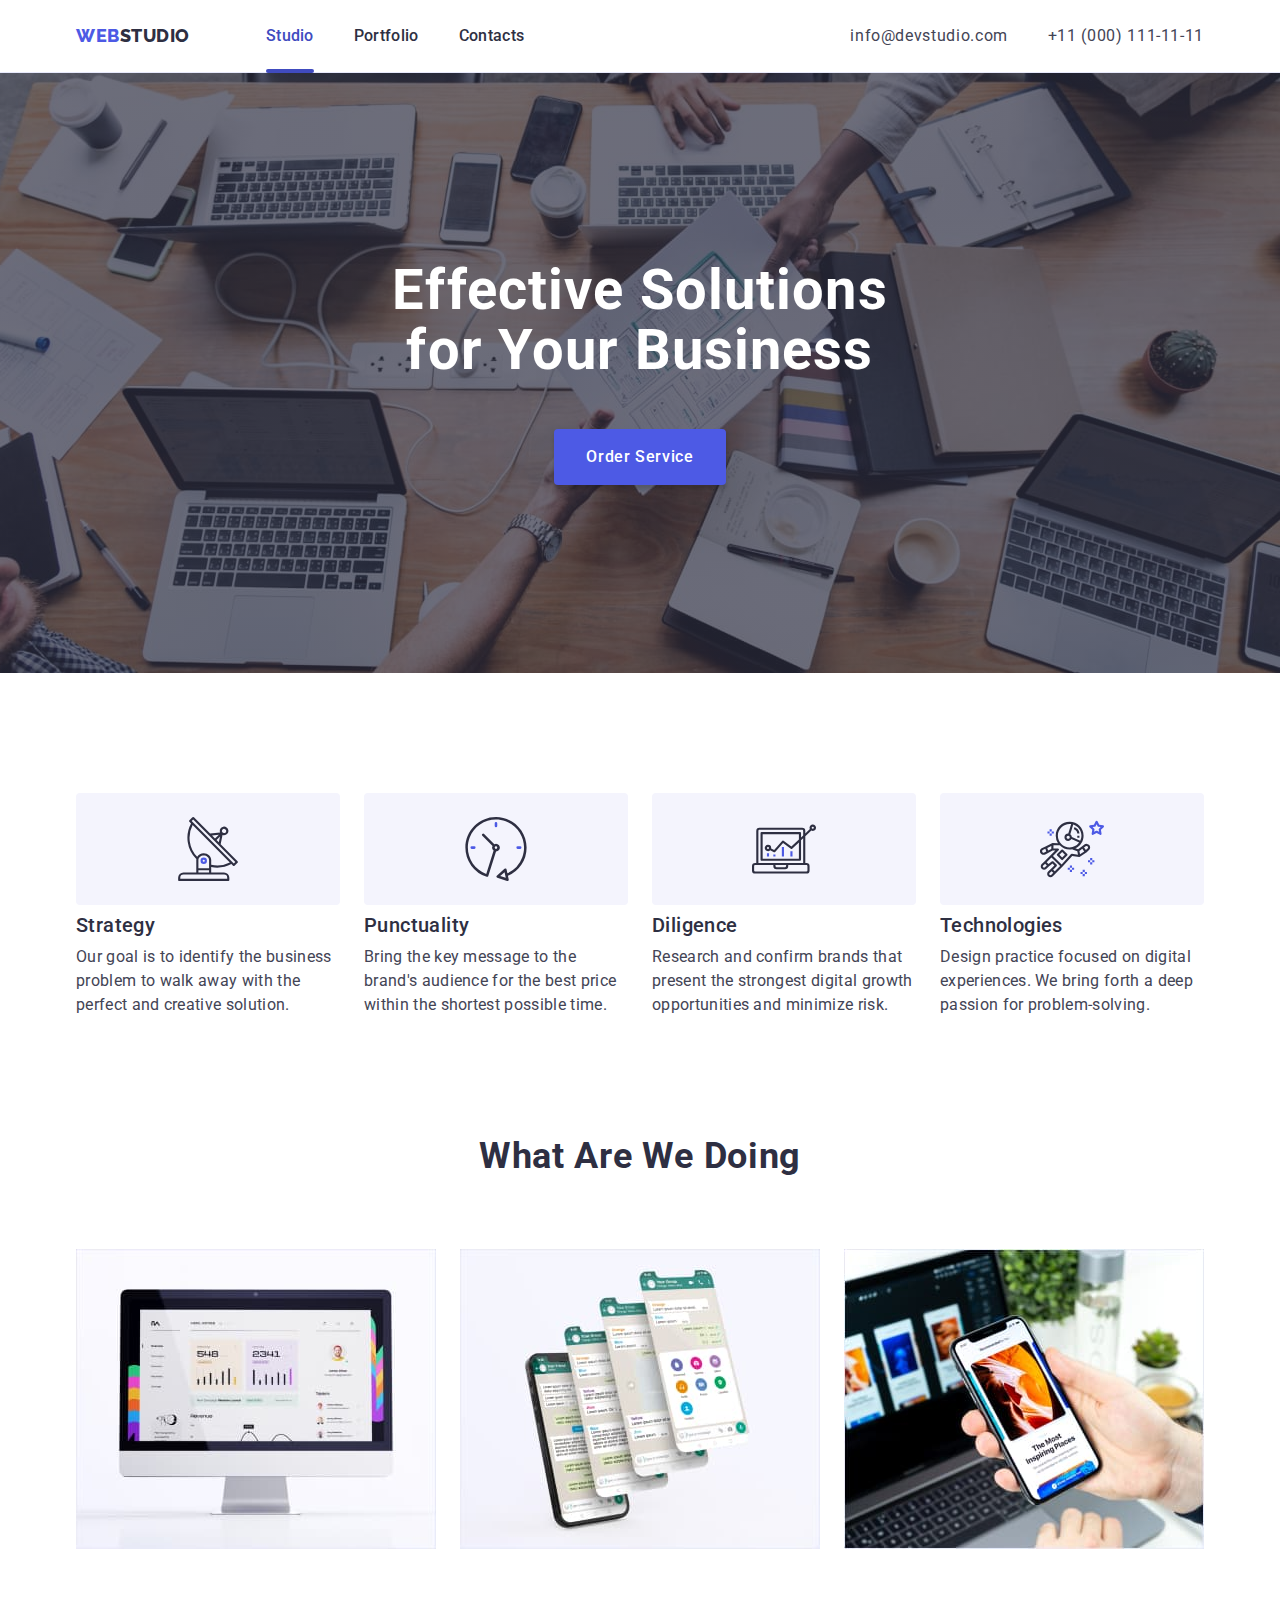
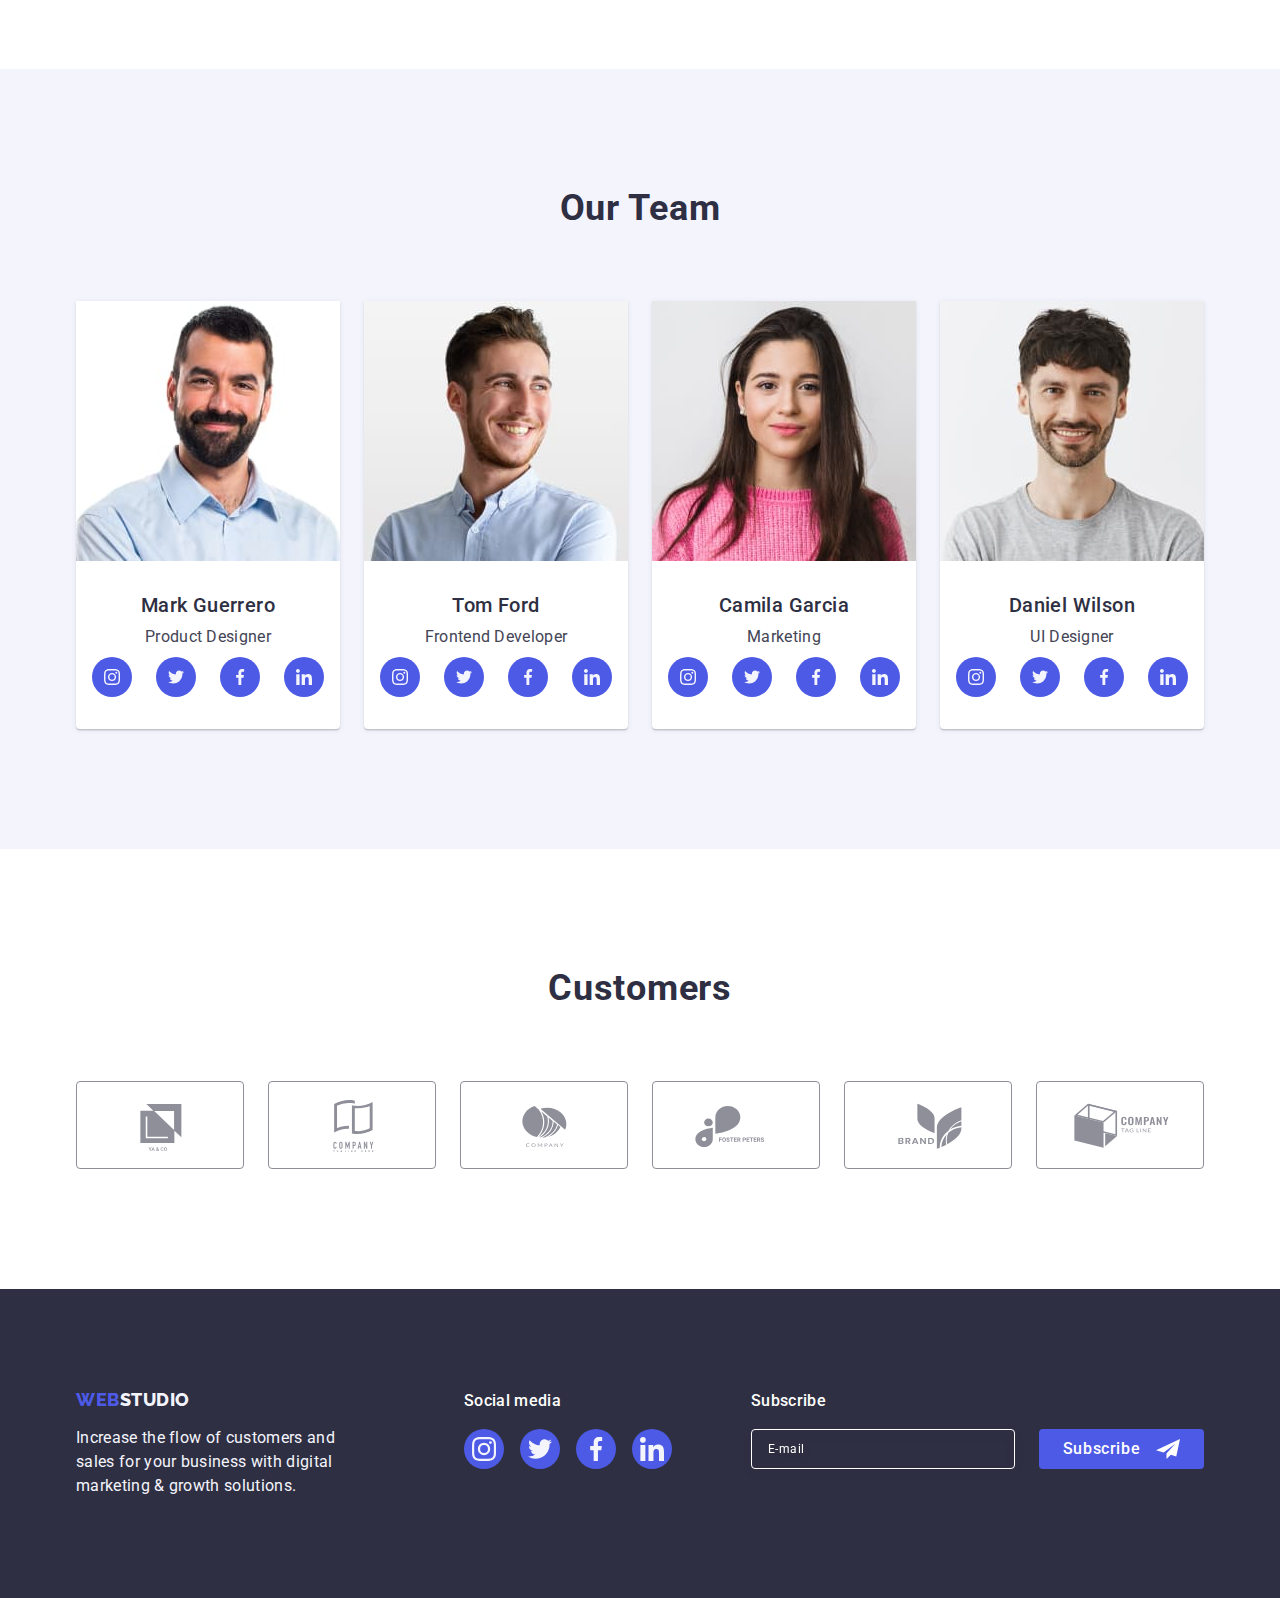
==== commit dc0919d7: "adaptive images" ====
--- a/index.html
+++ b/index.html
@@ -240,13 +240,25 @@
 
           <ul class="team-list list">
             <li class="item">
-              <img
-                src="./images/mark-guerrero.jpg"
-                alt="Marc Guerrero photo"
-                width="264"
-                height="260"
-              />
-
+              <picture>
+                <source srcset="./images/team-section/mark-guerrero/mark-guerrero.webp 1x, ./images/team-section/mark-guerrero/mark-guerrero@2x.webp 2x"
+                        media="min-width: 320px"
+                        type="image/webp"
+                >
+                
+                <source srcset="./images/team-section/mark-guerrero/mark-guerrero.jpg 1x, ./images/team-section/mark-guerrero/mark-guerrero@2x.jpg 2x"
+                        media="min-width: 320px"
+                >
+                        
+                <img
+                        src="./images/team-section/mark-guerrero/mark-guerrero.jpg"
+                        alt="Marc Guerrero photo"
+                        width="264"
+                        height="260"
+                />
+              </picture>
+              
+          
               <div class="team-list-wrapper">
                 <h3 class="title">Mark Guerrero</h3>
                 <p class="text">Product Designer</p>
--- a/css/styles.css
+++ b/css/styles.css
@@ -1220,16 +1220,12 @@
 
 .footer-container-logo {
     max-width: 268px;
-    margin-right: auto;
-    margin-left: auto;
-    margin-bottom: 72px;
+    
 }
 
 .footer-container-logo .logo {
     display: block;
-    margin-bottom: 16px;
-
-    text-align: center;   
+    margin-bottom: 16px;     
 }
 
 .logo-span-footer {
@@ -1248,9 +1244,6 @@
 
 .footer-container-social-media {
     max-width: 208px;
-    margin-right: auto;
-    margin-left: auto;
-    margin-bottom: 72px;
 }
 
 .footer-social-media-text {
@@ -1261,7 +1254,6 @@
     line-height: 1.50;
     letter-spacing: 0.02em;
     color: var(--white);
-    text-align: center;
 }
 
 .footer-social-media-list {
@@ -1309,7 +1301,6 @@
     font-size: 16px;
     line-height: 1.50;
     letter-spacing: 0.02em;
-    text-align: center;
     color: var(--white);
 }
 
@@ -1317,7 +1308,7 @@
     display: block;
     width: 100%;
     height: 40px;
-    margin-bottom: 16px;
+    
     padding: 8px 16px;
     
     border: 1px solid #FFFFFF;
@@ -1373,12 +1364,69 @@
 
 
 
-
-/* -----Footer----- */
-
-/* footer left side */
-
-/* .footer {
+@media screen and (max-width: 767px) {
+.footer-container-logo {
+    margin-right: auto;
+    margin-left: auto;
+    margin-bottom: 72px;
+}
+
+.footer-container-logo .logo {
+    text-align: center;
+}
+
+.footer-container-social-media {
+    margin-right: auto;
+    margin-left: auto;
+    margin-bottom: 72px;
+}
+
+.footer-social-media-text {
+    text-align: center;
+}
+
+.footer-modal-window-title {
+    text-align: center;
+}
+
+.footer-modal-input {
+    margin-bottom: 16px;
+}
+}
+
+
+@media screen and (min-width: 768px) and (max-width: 1157px) {
+.footer-container {
+    display: flex;
+    justify-content: flex-start;
+    flex-wrap: wrap;
+    column-gap: 24px;
+    row-gap: 72px;
+
+    padding-left: 108px;
+}
+
+.footer-container-logo {
+    max-width: 264px;
+}
+
+.footer-modal-input {
+    width: 264px;
+    margin-right: 24px;
+
+    line-height: 2.0;
+}
+
+.footer-modal-wrapper {
+    display: flex;
+    flex-wrap: wrap;
+    justify-content: center;
+}
+}
+
+
+@media screen and (min-width: 1158px) {
+.footer {
     padding-top: 100px;
     padding-bottom: 100px;
 }
@@ -1392,72 +1440,7 @@
     margin-right: 120px;
 }
 
-.footer-container .logo {
-    display: inline-block;
-    margin-bottom: 16px;
-}
-
-.logo-span-footer {
-    color: var(--cloud);
-}
-
-.footer .text {
-    font-weight: 400;
-    font-size: 16px;
-    line-height: 1.5;
-    width: 264px;
-
-    color: var(--cloud);
-} */
-
-/* footer socail media */
-
-/* .footer-social-media-text {
-    font-weight: 500;
-    font-size: 16px;
-    line-height: 1.5;
-    letter-spacing: 0.02em;
-    color: var(--white);
-
-    margin-bottom: 16px;
-}
-
-.footer-social-media-list {
-    display: flex;
-    justify-content: center;
-    gap: 16px;
-}
-
-.footer-socail-media-item {
-    flex-basis: calc((100% - 48px) / 4);
-}
-
-.footer-social-media-link {
-    transition: background-color 250ms cubic-bezier(0.4, 0, 0.2, 1);
-
-    display: flex;
-    justify-content: center;
-    align-items: center;
-    width: 40px;
-    height: 40px;
-    background-color: var(--iris);
-    border-radius: 50%;
-}
-
-.footer-social-media-icon {
-    fill: var(--cloud);
-}
-
-.footer-social-media-link:hover,
-.footer-social-media-link:focus {
-    background-color: var(--green);
-} */
-
-
-
-/* ---Footer Modal Window--- */
-
-/* .footer-modal-window {
+.footer-modal-window {
     margin-left: auto;
 }
 
@@ -1469,80 +1452,27 @@
     margin-right: 24px;
 }
 
-.footer-modal-window-title {
-    margin-bottom: 16px;
-    font-weight: 500;
-    font-size: 16px;
-    line-height: 1.50;
-    letter-spacing: 0.02em;
-    color: var(--white);
-}
-
 .footer-modal-input {
     width: 264px;
-    height: 40px;
-    padding: 8px 16px;
-    
-    border: 1px solid #FFFFFF;
-    filter: drop-shadow(0px 4px 4px rgba(0, 0, 0, 0.15));
-    border-radius: 4px;
-    background-color: transparent;
-
-    font-weight: 400;
-    font-size: 12px;
-    line-height: 1.5;
-    letter-spacing: 0.04em;
-    color: var(--white);
-}
-
-.footer-modal-send-btn {
-    transition: background-color 250ms cubic-bezier(0.4, 0, 0.2, 1);
-
-    display: flex;
-    justify-content: center;
-    align-items: center;
-
-    min-width: 165px;
-    height: 40px;
-    cursor: pointer;
-
-    background: var(--iris);
-    border: none;
-    border-radius: 4px;
-
-    font-weight: 500;
-    font-size: 16px;
-    line-height: 1.50;
-    letter-spacing: 0.04em;
-    color: var(--white);
-}
-
-.footer-modal-icon {
-    fill: var(--white);
-    margin-left: 16px;
-}
-
-.footer-modal-send-btn:hover,
-.footer-modal-send-btn:focus {
-    background-color: var(--ocean);
-}
-
-.footer-modal-input::placeholder {
-    color: var(--white);
-} */
-
-
-
-
-
-
-
-
-/* ========PORTFOLIO.HTML======== */
-
-/* -----Filter buttons----- */
-
-/* .filter-list-btn {
+}
+}
+
+
+
+
+
+
+
+/* ===========PORTFOLIO=========== */
+
+.our-projects {
+    padding-top: 64px;
+    padding-bottom: 64px;
+}
+
+/* -------Filter buttons------- */
+
+.filter-list-btn {
     transition: color 250ms cubic-bezier(0.4, 0, 0.2, 1),
                 background-color 250ms cubic-bezier(0.4, 0, 0.2, 1),
                 box-shadow 250ms cubic-bezier(0.4, 0, 0.2, 1),
@@ -1558,7 +1488,8 @@
     background-color: var(--cloud);
     cursor: pointer;
 
-    padding: 12px 24px;
+    display: block;
+    padding: 8px 16px;
     border: 1px solid var(--cornflower);
     border-radius: 4px;
 }
@@ -1574,28 +1505,42 @@
 
 .filter-list {
     display: flex;
+    flex-wrap: wrap;
+    margin-bottom: 72px;   
+}
+
+@media screen and (max-width: 767px) {
+
+.filter-list {
+    column-gap: 24px;
+    row-gap: 16px;  
+}
+}
+
+@media screen and (min-width: 768px) {
+
+.filter-list-btn {
+    padding: 12px 24px;
+} 
+
+.filter-list {
     justify-content: center;
     gap: 24px;
-    margin-bottom: 72px;
-} */
-
-
-
-/* -----Project list----- */
-
-/* .our-projects {
-    padding-top: 96px;
-    padding-bottom: 120px;
-}
+
+    margin-bottom: 64px;
+}
+}
+
+
+/* -------Project list------- */
 
 .project-item .title {
+    margin-bottom: 8px;
+
     font-weight: 500;
     font-size: 20px;
     line-height: 1.2;
     letter-spacing: 0.02em;
-
-    margin-bottom: 8px;
-    
     color: var(--navy-blue);
 }
 
@@ -1607,15 +1552,9 @@
     color: var(--slate);
 }
 
-.project-list {
-    display: flex;
-    flex-wrap: wrap;
-    column-gap: 24px;
-    row-gap: 48px;
-}
-
-.project-item {
-    width: calc((100% - 48px) / 3);
+.project-list-link {
+    transition: box-shadow 250ms cubic-bezier(0.4, 0, 0.2, 1);
+    display: block;
 }
 
 .project-list-card-wrapper {
@@ -1623,11 +1562,6 @@
 
     border: 1px solid var(--cornflower);
     border-top: none;
-}
-
-.project-list-link {
-    transition: box-shadow 250ms cubic-bezier(0.4, 0, 0.2, 1);
-    display: block;
 }
 
 .project-list-link:hover,
@@ -1635,11 +1569,58 @@
    box-shadow:  0px 1px 6px rgba(46, 47, 66, 0.08),
                 0px 1px 1px rgba(46, 47, 66, 0.16),
                 0px 2px 1px rgba(46, 47, 66, 0.08);
-} */
+}
+
+
+
+
+@media screen and (max-width: 1157px) {
+.overlay {
+    display: none;
+}
+
+}
+
+@media screen and (max-width: 767px) {
+.project-list .project-item:not(:last-child) {
+    margin-bottom: 80px;
+}
+}
+
+@media screen and (min-width: 768px) {
+.project-list {
+    display: flex;
+    flex-wrap: wrap;
+    column-gap: 24px;
+    row-gap: 72px;
+}
+
+.project-item {
+    width: calc((100% - 24px) / 2);
+}
+}
+
+
+
+
+@media screen and (min-width: 1158px) {
+.our-projects {
+    padding-top: 100px;
+    padding-bottom: 120px;
+}
+
+.project-list {
+    column-gap: 24px;
+    row-gap: 48px;
+}
+
+.project-item {
+    width: calc((100% - 48px) / 3);
+}
 
 /* ----Overlay---- */
 
-/* .overlay-wrapper {
+.overlay-wrapper {
     position: relative;
     overflow: hidden;
 }
@@ -1668,22 +1649,29 @@
 .project-list-link:hover .overlay,
 .project-list-link:focus .overlay {
     transform: translateY(0%);
-} */
-
-
-
-
-
-
-
-
-
-
-
-
-
-
-
-
-
-
+}
+
+}
+
+
+
+
+
+
+
+
+
+
+
+
+
+
+
+
+
+
+
+
+
+
+
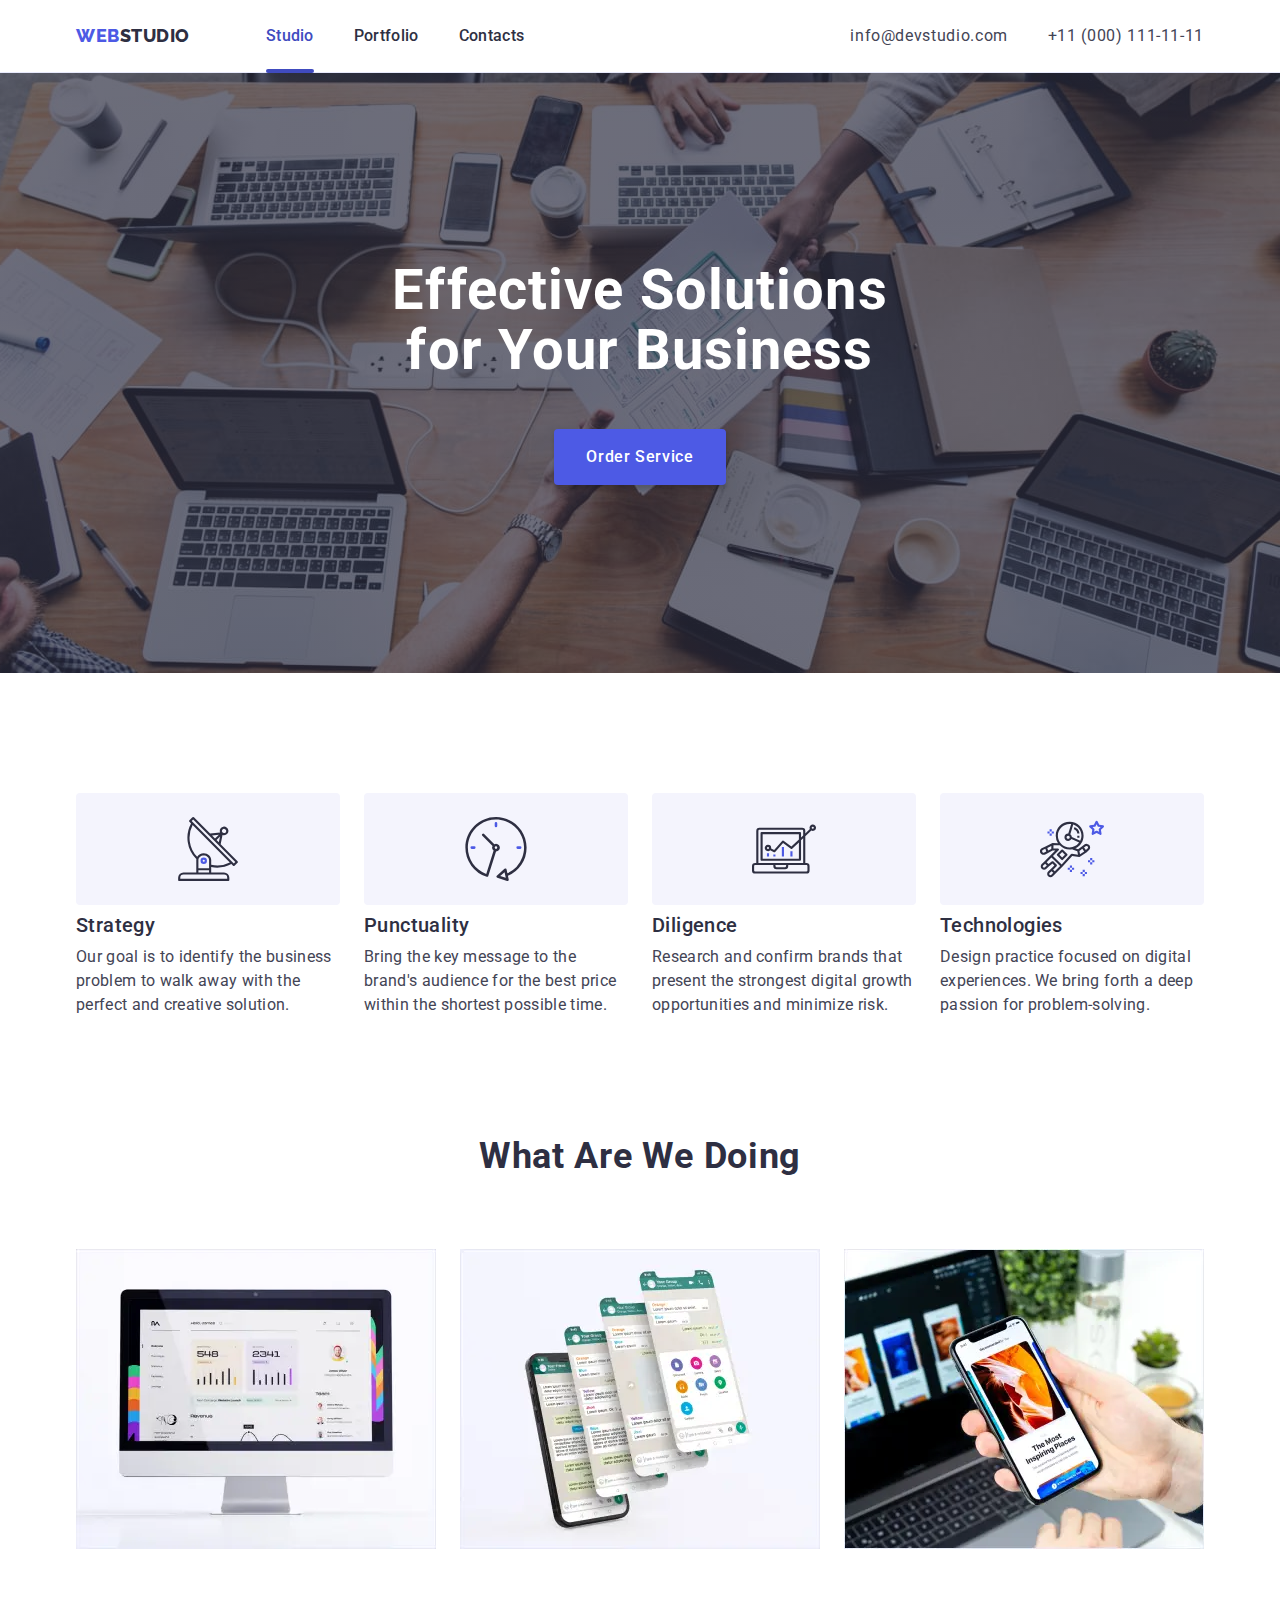
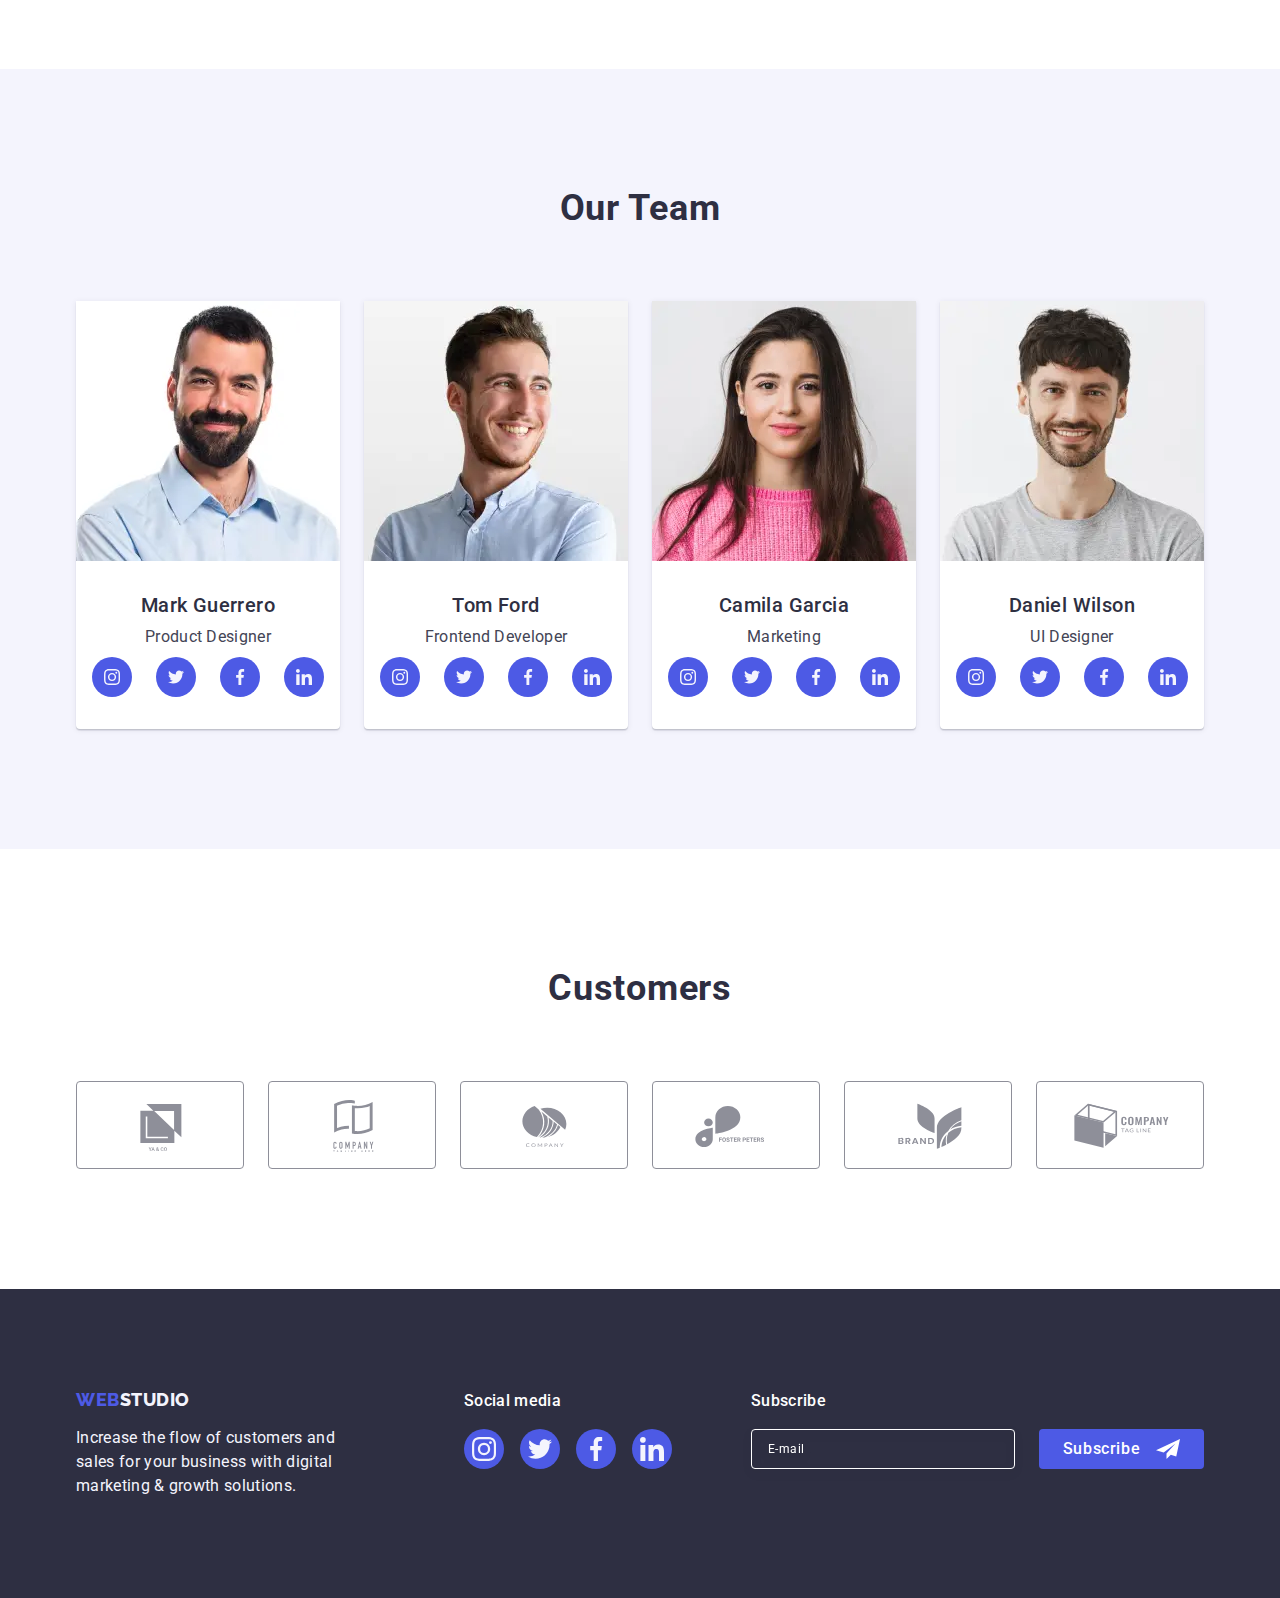
==== commit e3618807: "Fixed adaptive img" ====
--- a/index.html
+++ b/index.html
@@ -204,30 +204,52 @@
           <h2 class="section-title">What are we doing</h2>
           <ul class="services-list list">
             <li class="item">
-              <img
-                src="./images/img-one.jpg"
-                alt="iMac photo"
-                width="360"
-                height="300"
-              />
-            </li>
-
-            <li class="item">
-              <img
-                src="./images/img-two.jpg"
-                alt="4 iPhone displays"
-                width="360"
-                height="300"
-              />
-            </li>
-
-            <li class="item">
-              <img
-                src="./images/img-three.jpg"
-                alt="iPhone and laptop"
-                width="360"
-                height="300"
-              />
+              <picture>
+                <source srcset="./images/what-we-are-doing/img-1.webp 1x, ./images/what-we-are-doing/img-1@2x.webp 2x"
+                        media="screen and (min-width: 1158px)"
+                        type="image/webp"/>
+                <source srcset="./images/what-we-are-doing/img-1@2x.jpg"
+                        media="screen and (min-width: 1158px)"/>
+                <img
+                        src="./images/what-we-are-doing/img-1.jpg"
+                        alt="iMac photo"
+                        width="360"
+                        height="300"
+                />
+              </picture>
+              
+            </li>
+
+            <li class="item">
+              <picture>
+                <source srcset="./images/what-we-are-doing/img-2.webp 1x, ./images/what-we-are-doing/img-2@2x.webp 2x"
+                        media="screen and (min-width: 1158px)"
+                        type="image/webp"/>
+                <source srcset="./images/what-we-are-doing/img-2@2x.jpg"
+                        media="screen and (min-width: 1158px)"/>
+                <img
+                        src="./images/what-we-are-doing/img-2.jpg"
+                        alt="4 iPhone displays"
+                        width="360"
+                        height="300"
+                />
+              </picture> 
+            </li>
+
+            <li class="item">
+              <picture>
+                <source srcset="./images/what-we-are-doing/img-3.webp 1x, ./images/what-we-are-doing/img-3@2x.webp 2x"
+                        media="screen and (min-width: 1158px)"
+                        type="image/webp"/>
+                <source srcset="./images/what-we-are-doing/img-3@2x.jpg"
+                        media="screen and (min-width: 1158px)"/>
+                <img
+                        src="./images/what-we-are-doing/img-3.jpg"
+                        alt="iPhone and laptop"
+                        width="360"
+                        height="300"
+                />
+              </picture>
             </li>
           </ul>
         </div>
@@ -239,70 +261,75 @@
           <h2 class="section-title">Our Team</h2>
 
           <ul class="team-list list">
-            <li class="item">
+            <li class="item">    
               <picture>
                 <source srcset="./images/team-section/mark-guerrero/mark-guerrero.webp 1x, ./images/team-section/mark-guerrero/mark-guerrero@2x.webp 2x"
-                        media="min-width: 320px"
-                        type="image/webp"
-                >
+                        media="screen and (min-width: 320px)"
+                        type="image/webp">
+                <source srcset="./images/team-section/mark-guerrero/mark-guerrero@2x.jpg 2x"
+                        media="screen and (min-width: 320px)">
+
+                <img
+                  src="./images/team-section/mark-guerrero/mark-guerrero.jpg"
+                  alt="Marc Guerrero photo"
+                  width="264"
+                  height="260"
+               />
+              </picture>
                 
-                <source srcset="./images/team-section/mark-guerrero/mark-guerrero.jpg 1x, ./images/team-section/mark-guerrero/mark-guerrero@2x.jpg 2x"
-                        media="min-width: 320px"
-                >
-                        
+              <div class="team-list-wrapper">
+                <h3 class="title">Mark Guerrero</h3>
+                <p class="text">Product Designer</p>
+
+                <ul class="social-list list">
+                  <li class="social-list-item">
+                    <a class="social-list-link" href="">
+                      <svg class="social-list-icon" width="16" height="16">
+                        <use href="./images/icons.svg#icon-instagram"></use>
+                      </svg>
+                    </a>
+                  </li>
+                  <li class="social-list-item">
+                    <a class="social-list-link" href="">
+                      <svg class="social-list-icon" width="16" height="16">
+                        <use href="./images/icons.svg#icon-twitter"></use>
+                      </svg>
+                    </a>
+                  </li>
+                  <li class="social-list-item">
+                    <a class="social-list-link" href="">
+                      <svg class="social-list-icon" width="16" height="16">
+                        <use href="./images/icons.svg#icon-facebook"></use>
+                      </svg>
+                    </a>
+                  </li>
+                  <li class="social-list-item">
+                    <a class="social-list-link" href="">
+                      <svg class="social-list-icon" width="16" height="16">
+                        <use href="./images/icons.svg#icon-linkedin"></use>
+                      </svg>
+                    </a>
+                  </li>
+                </ul>
+              </div>
+            </li>
+
+            <li class="item">
+              <picture>
+                <source srcset="./images/team-section/tom-ford/tom-ford.webp 1x, ./images/team-section/tom-ford/tom-ford@2x.webp 2x"
+                        media="screen and (min-width: 320px)"
+                        type="image/webp">
+                <source srcset="./images/team-section/tom-ford/tom-ford@2x.jpg 2x"
+                        media="screen and (min-width: 320px)">
+
                 <img
-                        src="./images/team-section/mark-guerrero/mark-guerrero.jpg"
-                        alt="Marc Guerrero photo"
-                        width="264"
-                        height="260"
+                  src="./images/team-section/tom-ford/tom-ford.jpg"
+                  alt="Tom Ford photo"
+                  width="264"
+                  height="260"
                 />
               </picture>
               
-          
-              <div class="team-list-wrapper">
-                <h3 class="title">Mark Guerrero</h3>
-                <p class="text">Product Designer</p>
-
-                <ul class="social-list list">
-                  <li class="social-list-item">
-                    <a class="social-list-link" href="">
-                      <svg class="social-list-icon" width="16" height="16">
-                        <use href="./images/icons.svg#icon-instagram"></use>
-                      </svg>
-                    </a>
-                  </li>
-                  <li class="social-list-item">
-                    <a class="social-list-link" href="">
-                      <svg class="social-list-icon" width="16" height="16">
-                        <use href="./images/icons.svg#icon-twitter"></use>
-                      </svg>
-                    </a>
-                  </li>
-                  <li class="social-list-item">
-                    <a class="social-list-link" href="">
-                      <svg class="social-list-icon" width="16" height="16">
-                        <use href="./images/icons.svg#icon-facebook"></use>
-                      </svg>
-                    </a>
-                  </li>
-                  <li class="social-list-item">
-                    <a class="social-list-link" href="">
-                      <svg class="social-list-icon" width="16" height="16">
-                        <use href="./images/icons.svg#icon-linkedin"></use>
-                      </svg>
-                    </a>
-                  </li>
-                </ul>
-              </div>
-            </li>
-
-            <li class="item">
-              <img
-                src="./images/tom-ford.jpg"
-                alt="Tom Ford photo"
-                width="264"
-                height="260"
-              />
               <div class="team-list-wrapper">
                 <h3 class="title">Tom Ford</h3>
                 <p class="text">Frontend Developer</p>
@@ -341,12 +368,21 @@
             </li>
 
             <li class="item">
-              <img
-                src="./images/camila-garcia.jpg"
-                alt="Camila Garcia photo"
-                width="264"
-                height="260"
-              />
+              <picture>
+                <source srcset="./images/team-section/camila-garcia/camila-garcia.webp 1x, ./images/team-section/camila-garcia/camila-garcia@2x.webp 2x"
+                        media="screen and (min-width: 320px)"
+                        type="image/webp">
+                <source srcset="./images/team-section/camila-garcia/camila-garcia@2x.jpg 2x"
+                        media="screen and (min-width: 320px)">
+
+                <img
+                  src="./images/team-section/camila-garcia/camila-garcia.jpg"
+                  alt="Camila Garcia photo"
+                  width="264"
+                  height="260"
+                />
+              </picture>
+              
               <div class="team-list-wrapper">
                 <h3 class="title">Camila Garcia</h3>
                 <p class="text">Marketing</p>
@@ -385,12 +421,21 @@
             </li>
 
             <li class="item">
-              <img
-                src="./images/daniel-wilson.jpg"
-                alt="Daniel Wilson photo"
-                width="264"
-                height="260"
-              />
+              <picture>
+                <source srcset="./images/team-section/daniel-wilson/daniel-wilson.webp 1x, ./images/team-section/daniel-wilson/daniel-wilson@2x.webp  2x"
+                        media="screen and (min-width: 320px)"
+                        type="image/webp">
+                <source srcset="./images/team-section/daniel-wilson/daniel-wilson@2x.jpg 2x"
+                        media="screen and (min-width: 320px)">
+
+                <img
+                  src="./images/team-section/daniel-wilson/daniel-wilson.jpg"
+                  alt="Daniel Wilson photo"
+                  width="264"
+                  height="260"
+                />
+              </picture>
+             
               <div class="team-list-wrapper">
                 <h3 class="title">Daniel Wilson</h3>
                 <p class="text">UI Designer</p>
--- a/css/styles.css
+++ b/css/styles.css
@@ -42,6 +42,7 @@
     height: auto;
 }
 
+
 .list {
     list-style: none;
 }
@@ -447,7 +448,7 @@
 
     background-image: 
         linear-gradient(rgba(46, 47, 66, 0.7), rgba(46, 47, 66, 0.7)),
-        url("/images/hero-section/mobile/hero-mobile.jpg");
+        url("../images/hero-section/mobile/hero-mobile.jpg");
     background-repeat: no-repeat;
     background-position: center;
     background-size: cover;
@@ -520,7 +521,7 @@
 
     background-image: 
     linear-gradient(rgba(46, 47, 66, 0.7), rgba(46, 47, 66, 0.7)),
-    url("/images/hero-section/tablet/hero-tablet.jpg");
+    url("../images/hero-section/tablet/hero-tablet.jpg");
 }
 
 .hero-title {
@@ -542,7 +543,7 @@
 
     background-image: 
         linear-gradient(rgba(46, 47, 66, 0.7), rgba(46, 47, 66, 0.7)),
-        url("/images/hero-section/desktop/hero-desktop.jpg");
+        url("../images/hero-section/desktop/hero-desktop.jpg");
 }
 
 .hero-title {
@@ -560,7 +561,7 @@
     .hero {
         background-image: 
         linear-gradient(rgba(46, 47, 66, 0.7), rgba(46, 47, 66, 0.7)),
-        url(/images/hero-section/mobile/hero-mobile@2x.jpg);
+        url(../images/hero-section/mobile/hero-mobile@2x.jpg);
     }
 }
 
@@ -570,7 +571,7 @@
     .hero {
         background-image: 
         linear-gradient(rgba(46, 47, 66, 0.7), rgba(46, 47, 66, 0.7)),
-        url(/images/hero-section/tablet/hero-tablet@2x.jpg);
+        url(../images/hero-section/tablet/hero-tablet@2x.jpg);
     }
 }
 
@@ -580,7 +581,7 @@
     .hero {
         background-image: 
         linear-gradient(rgba(46, 47, 66, 0.7), rgba(46, 47, 66, 0.7)),
-        url(/images/hero-section/desktop/hero-desktop@2x.jpg);
+        url(../images/hero-section/desktop/hero-desktop@2x.jpg);
     }
 }
 
